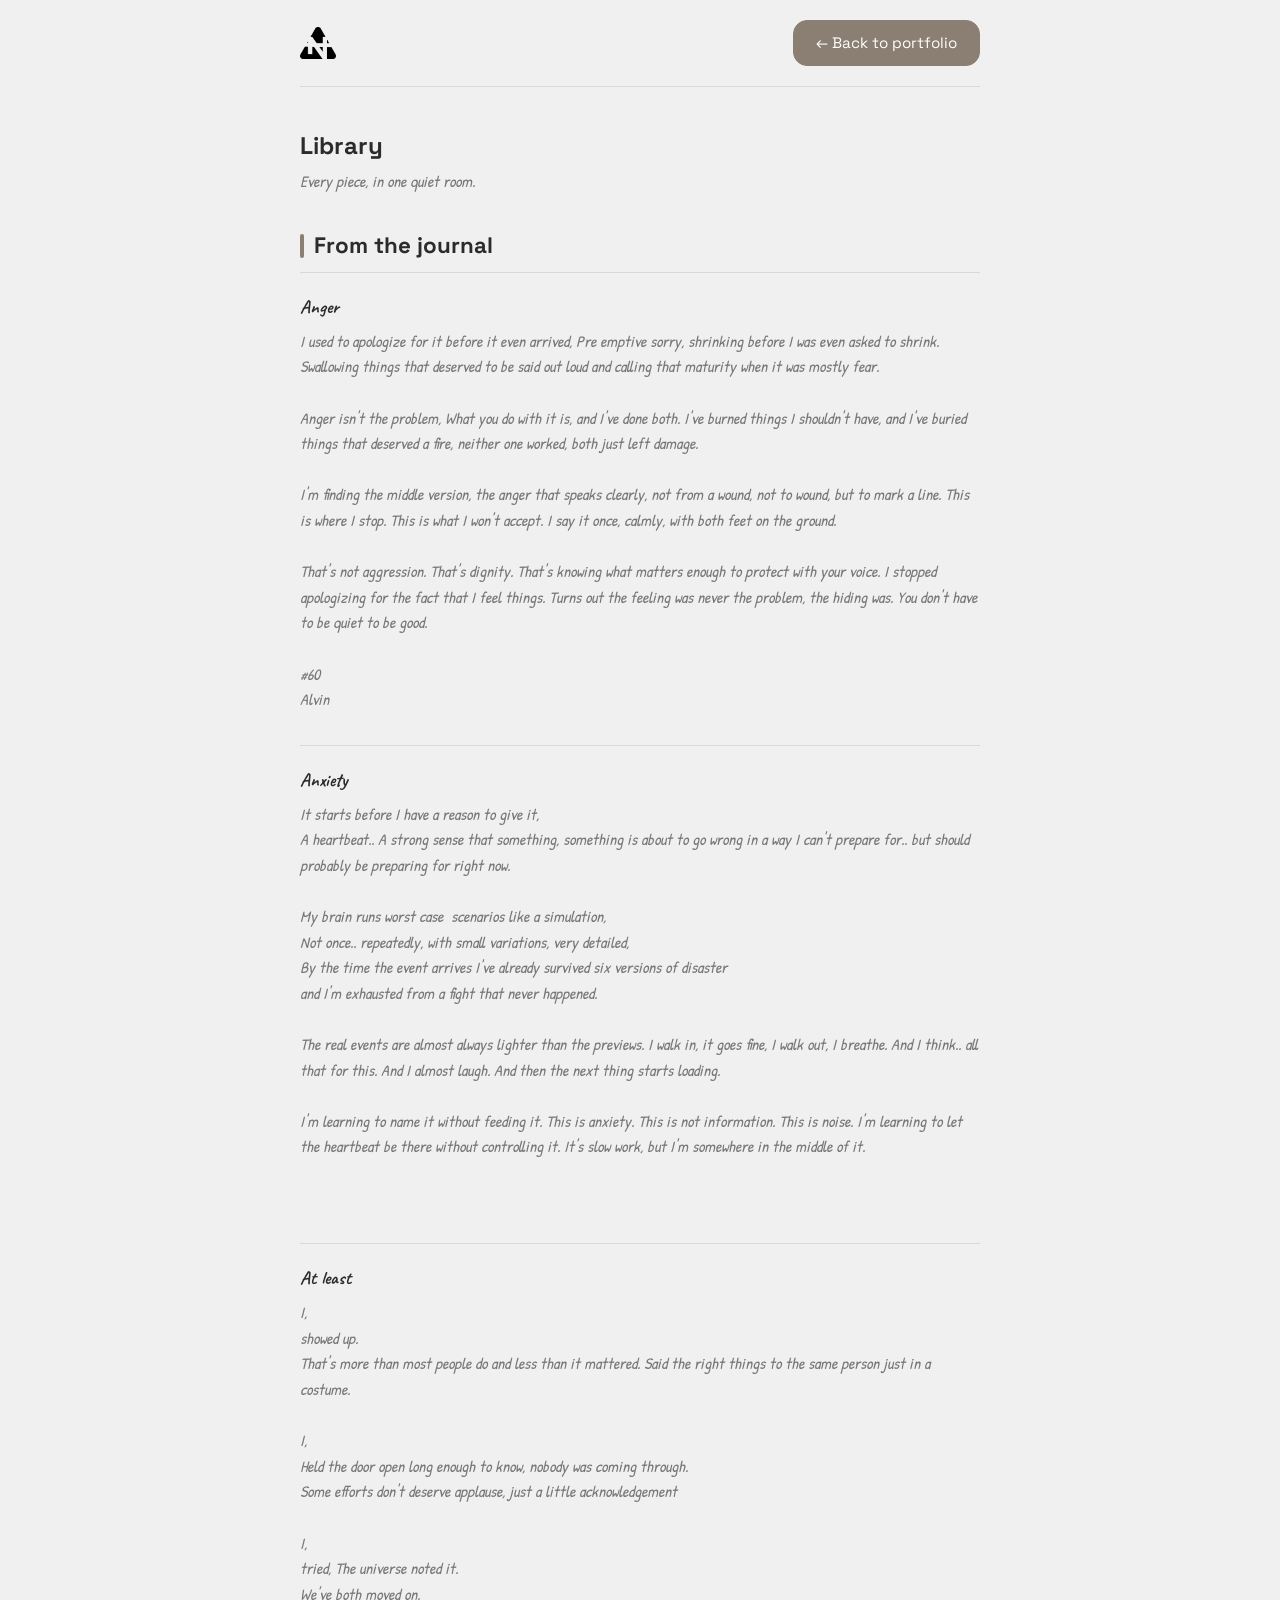
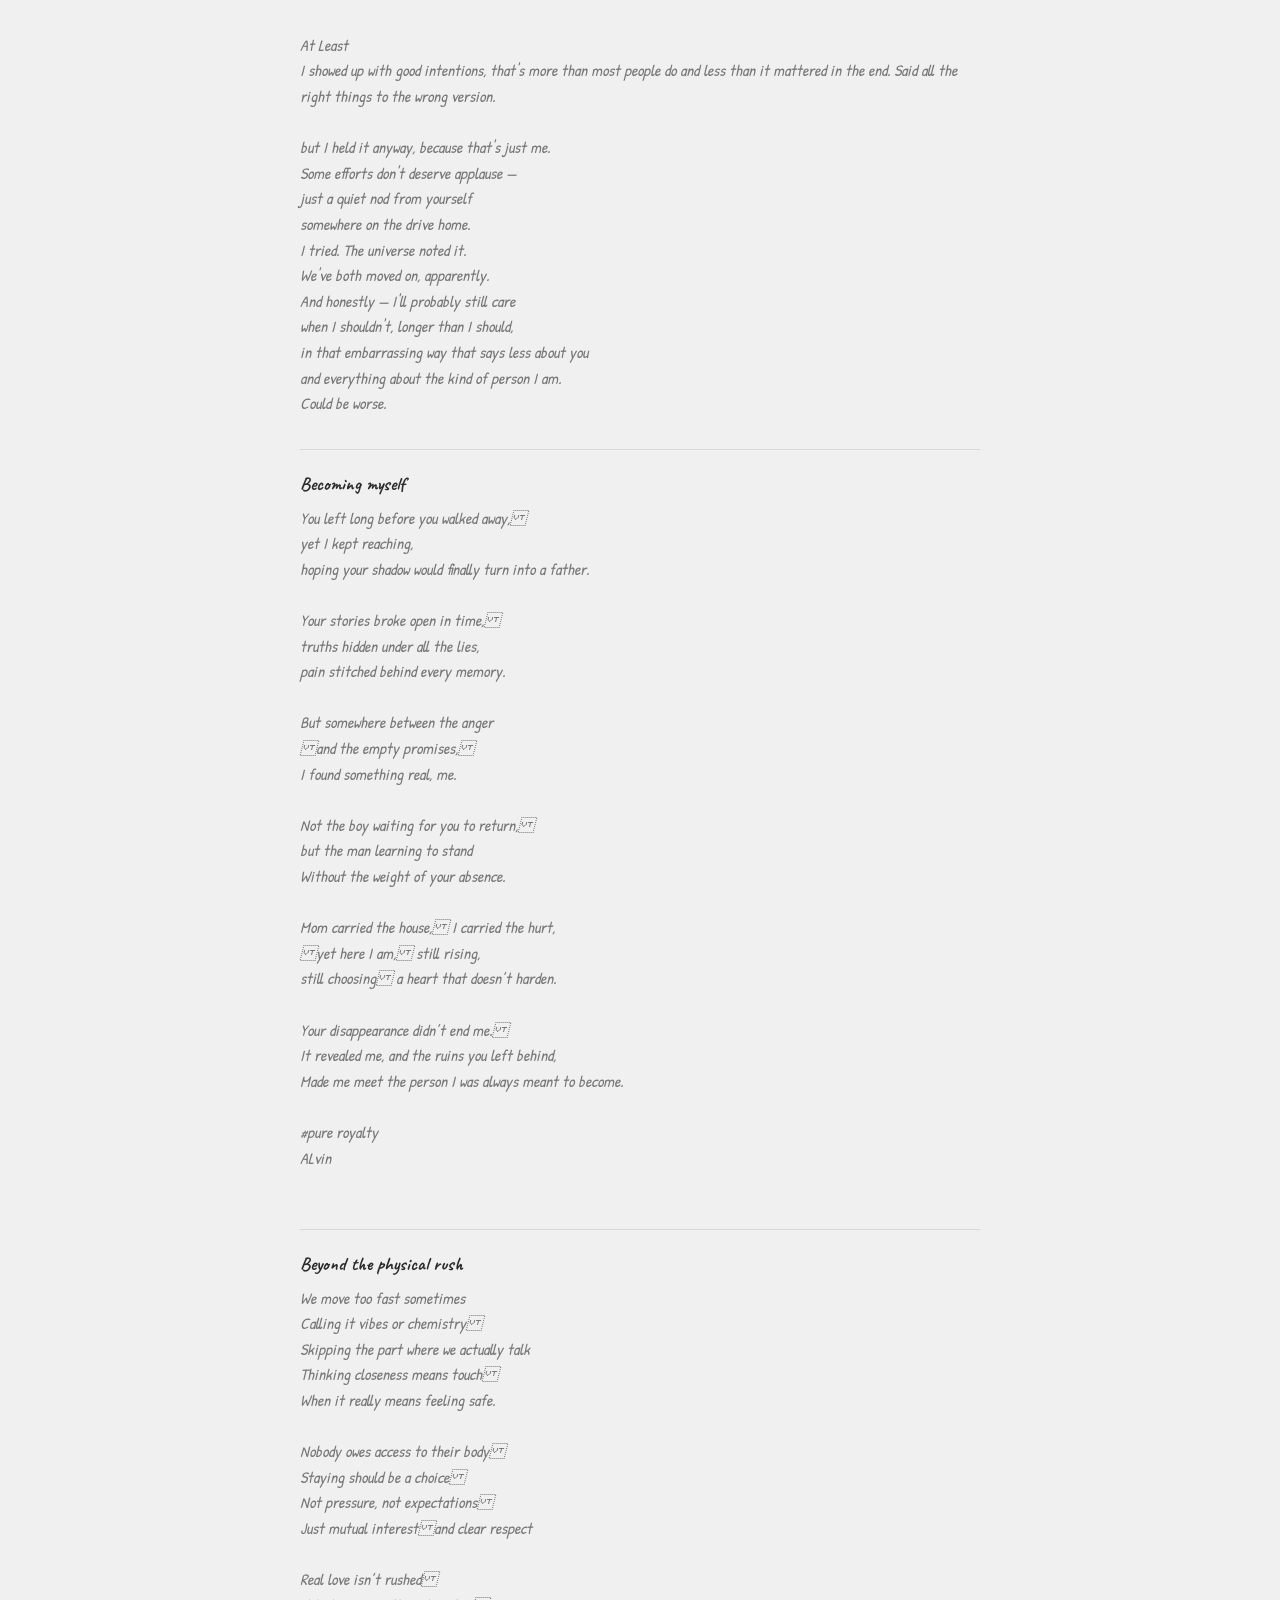
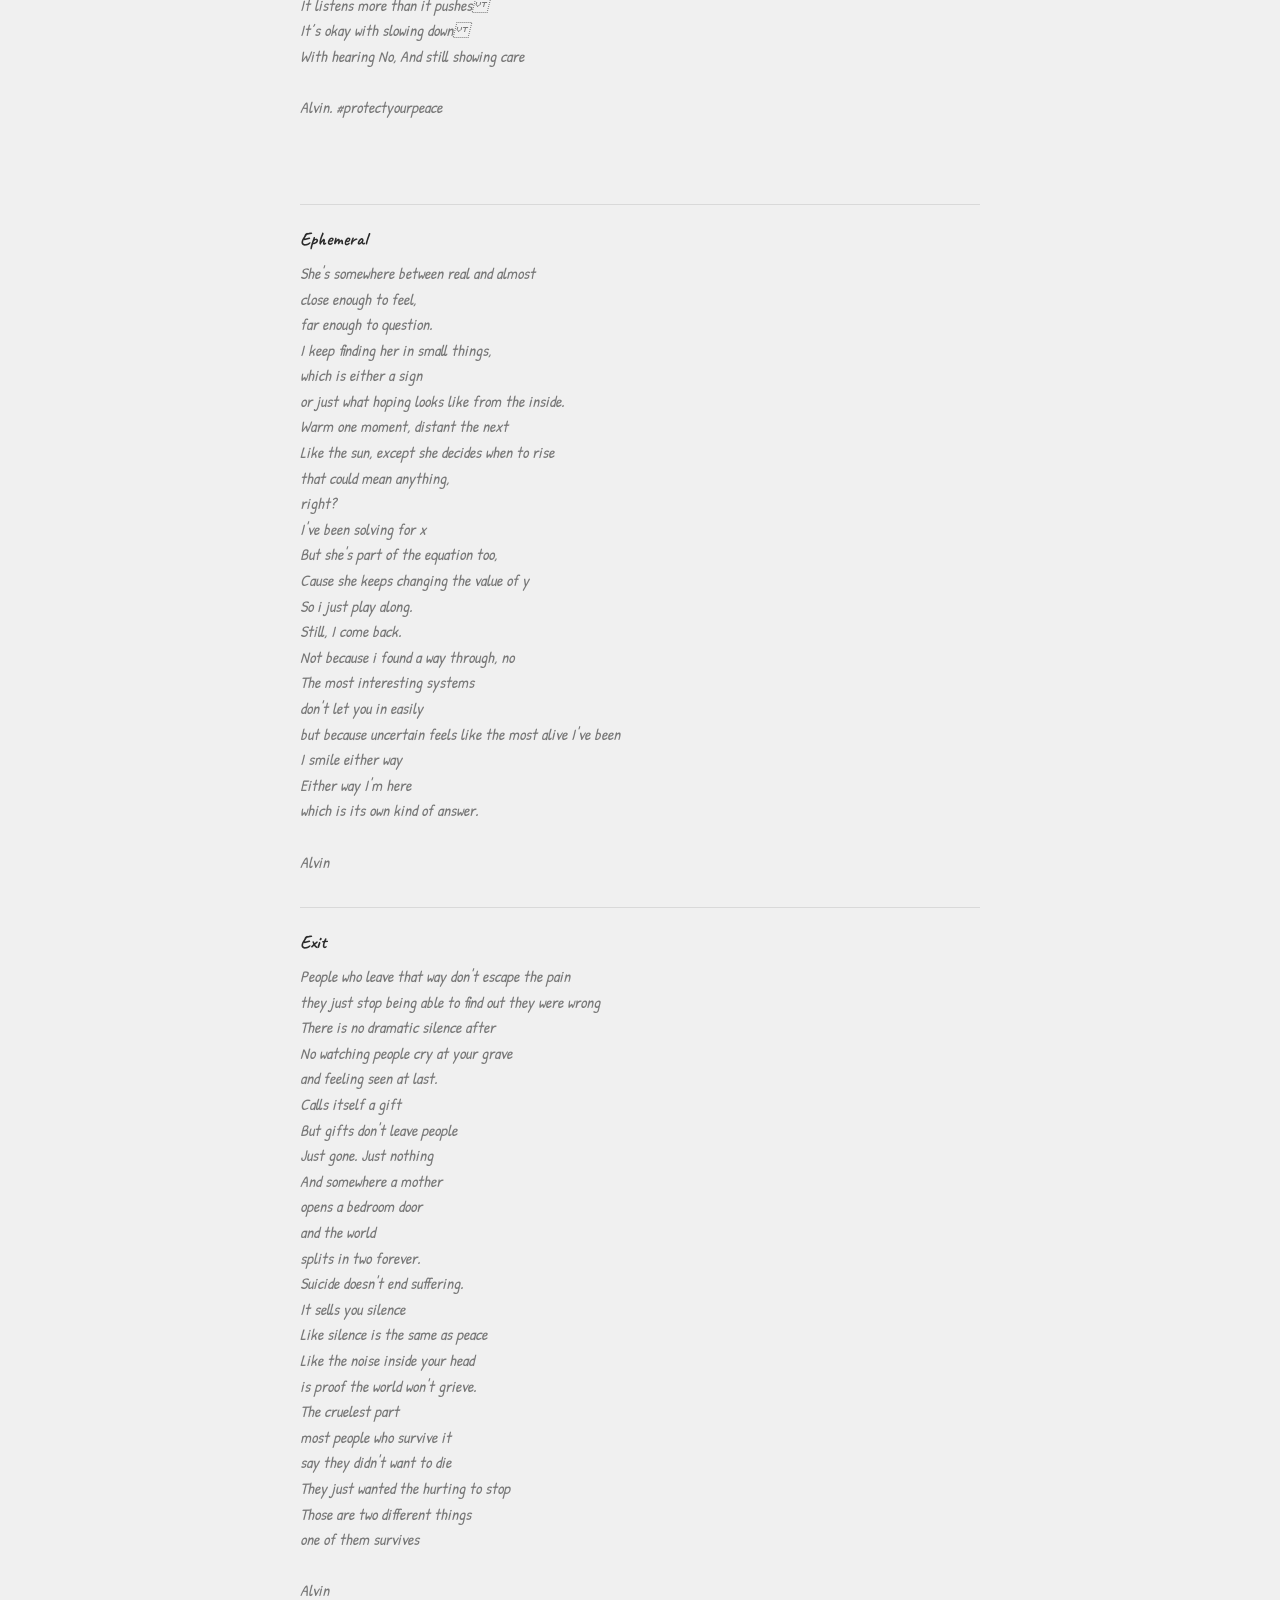
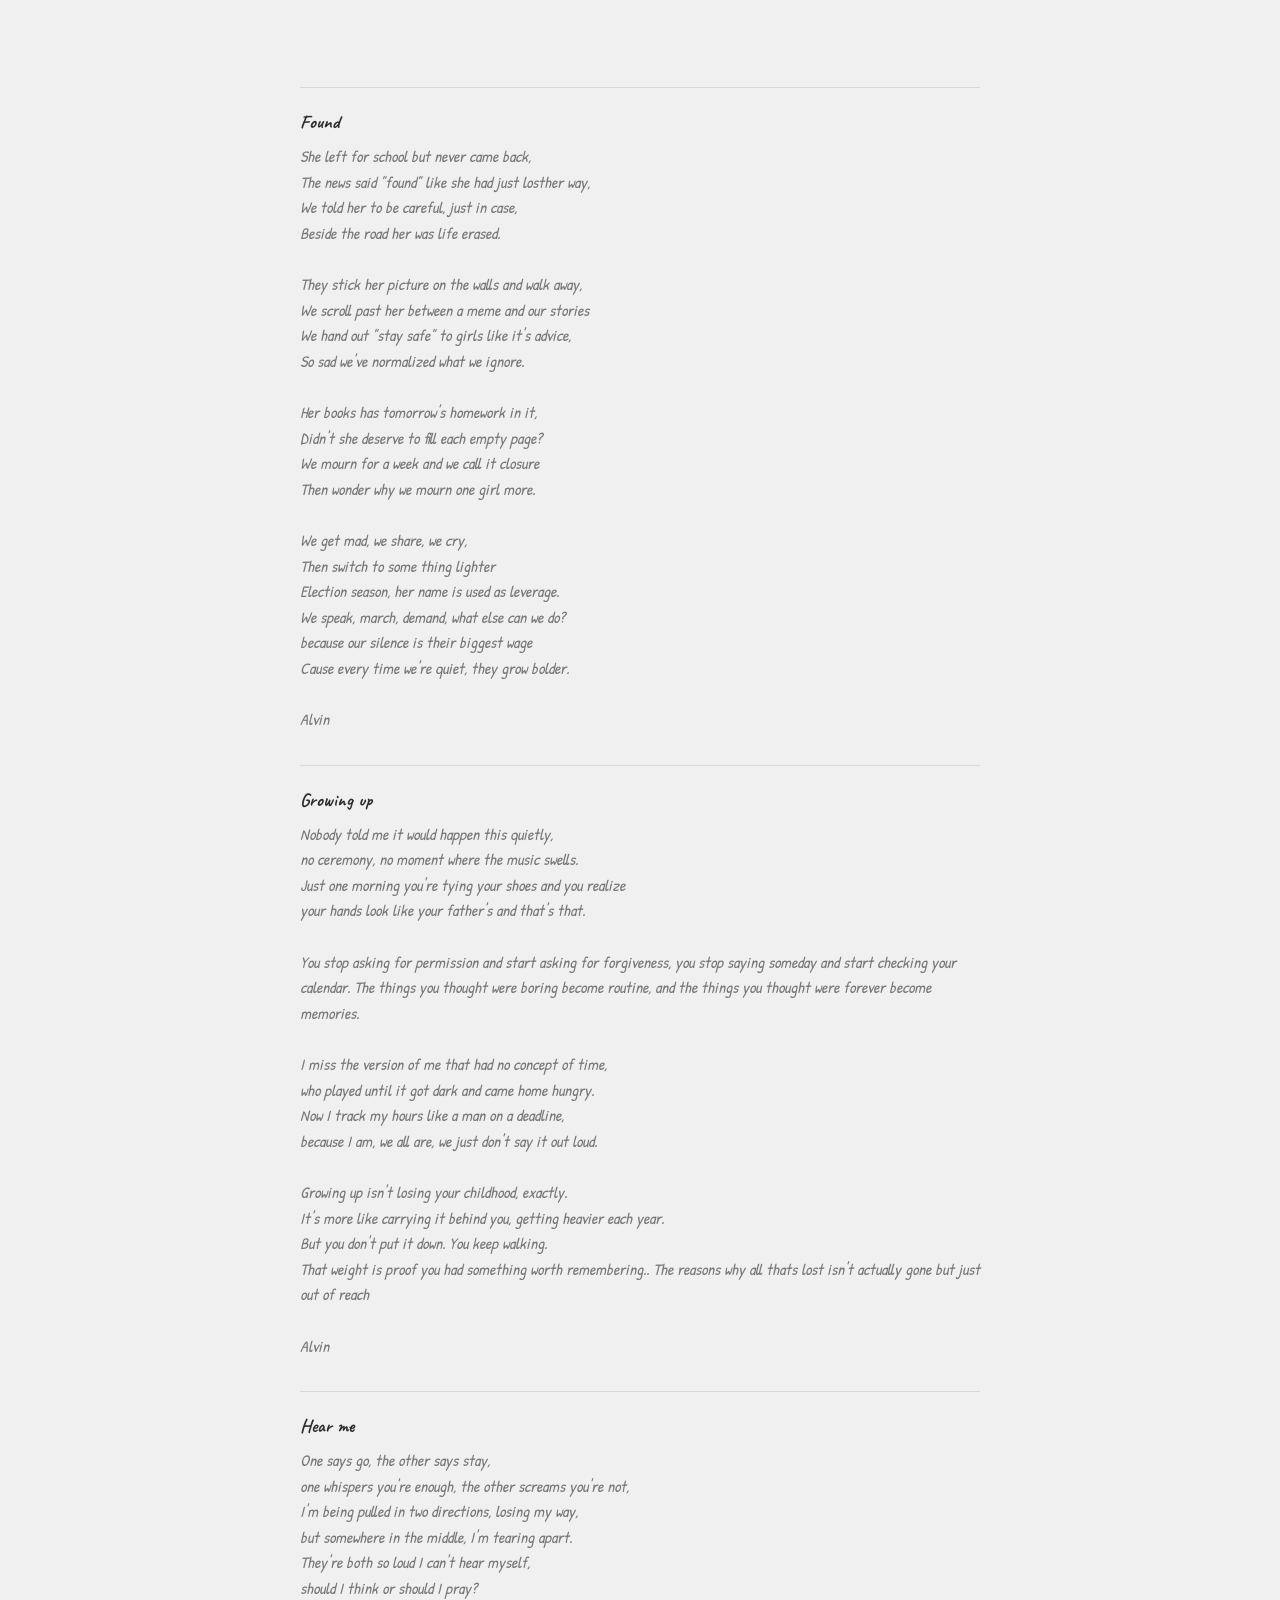
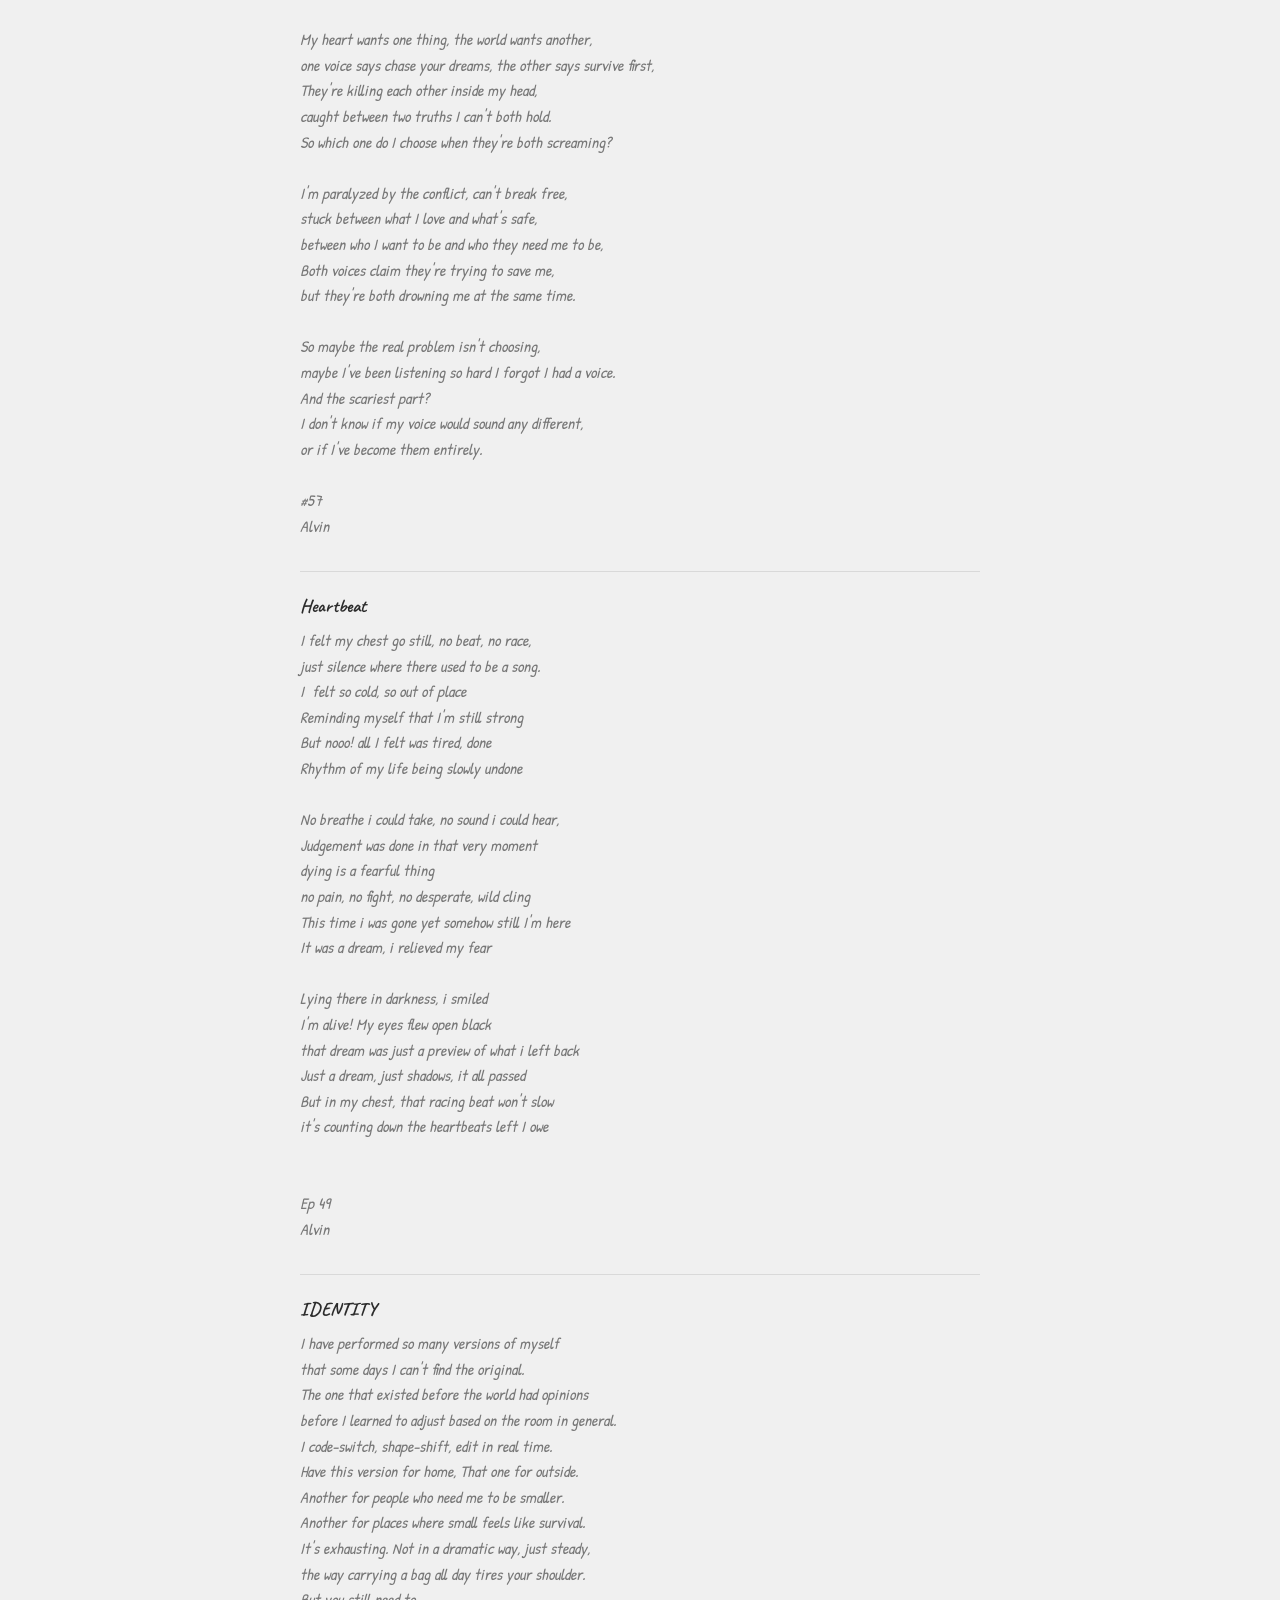
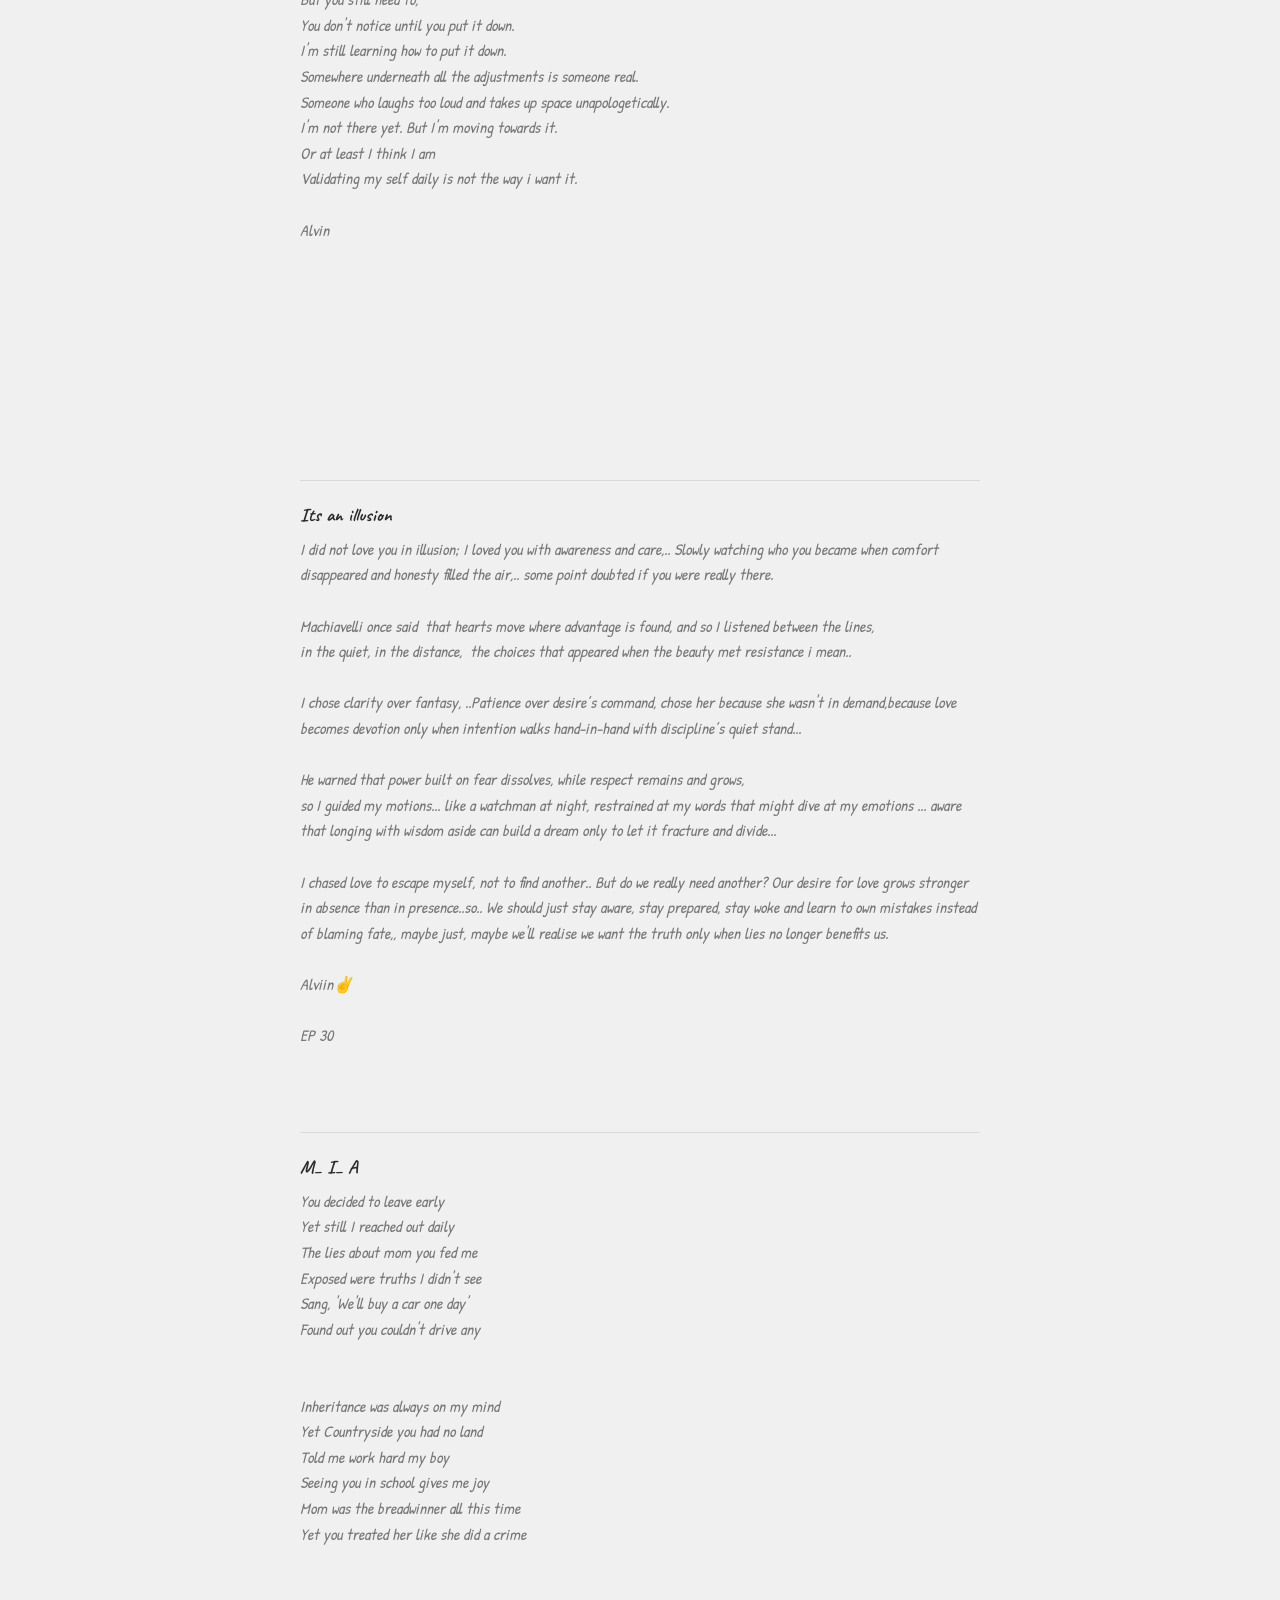
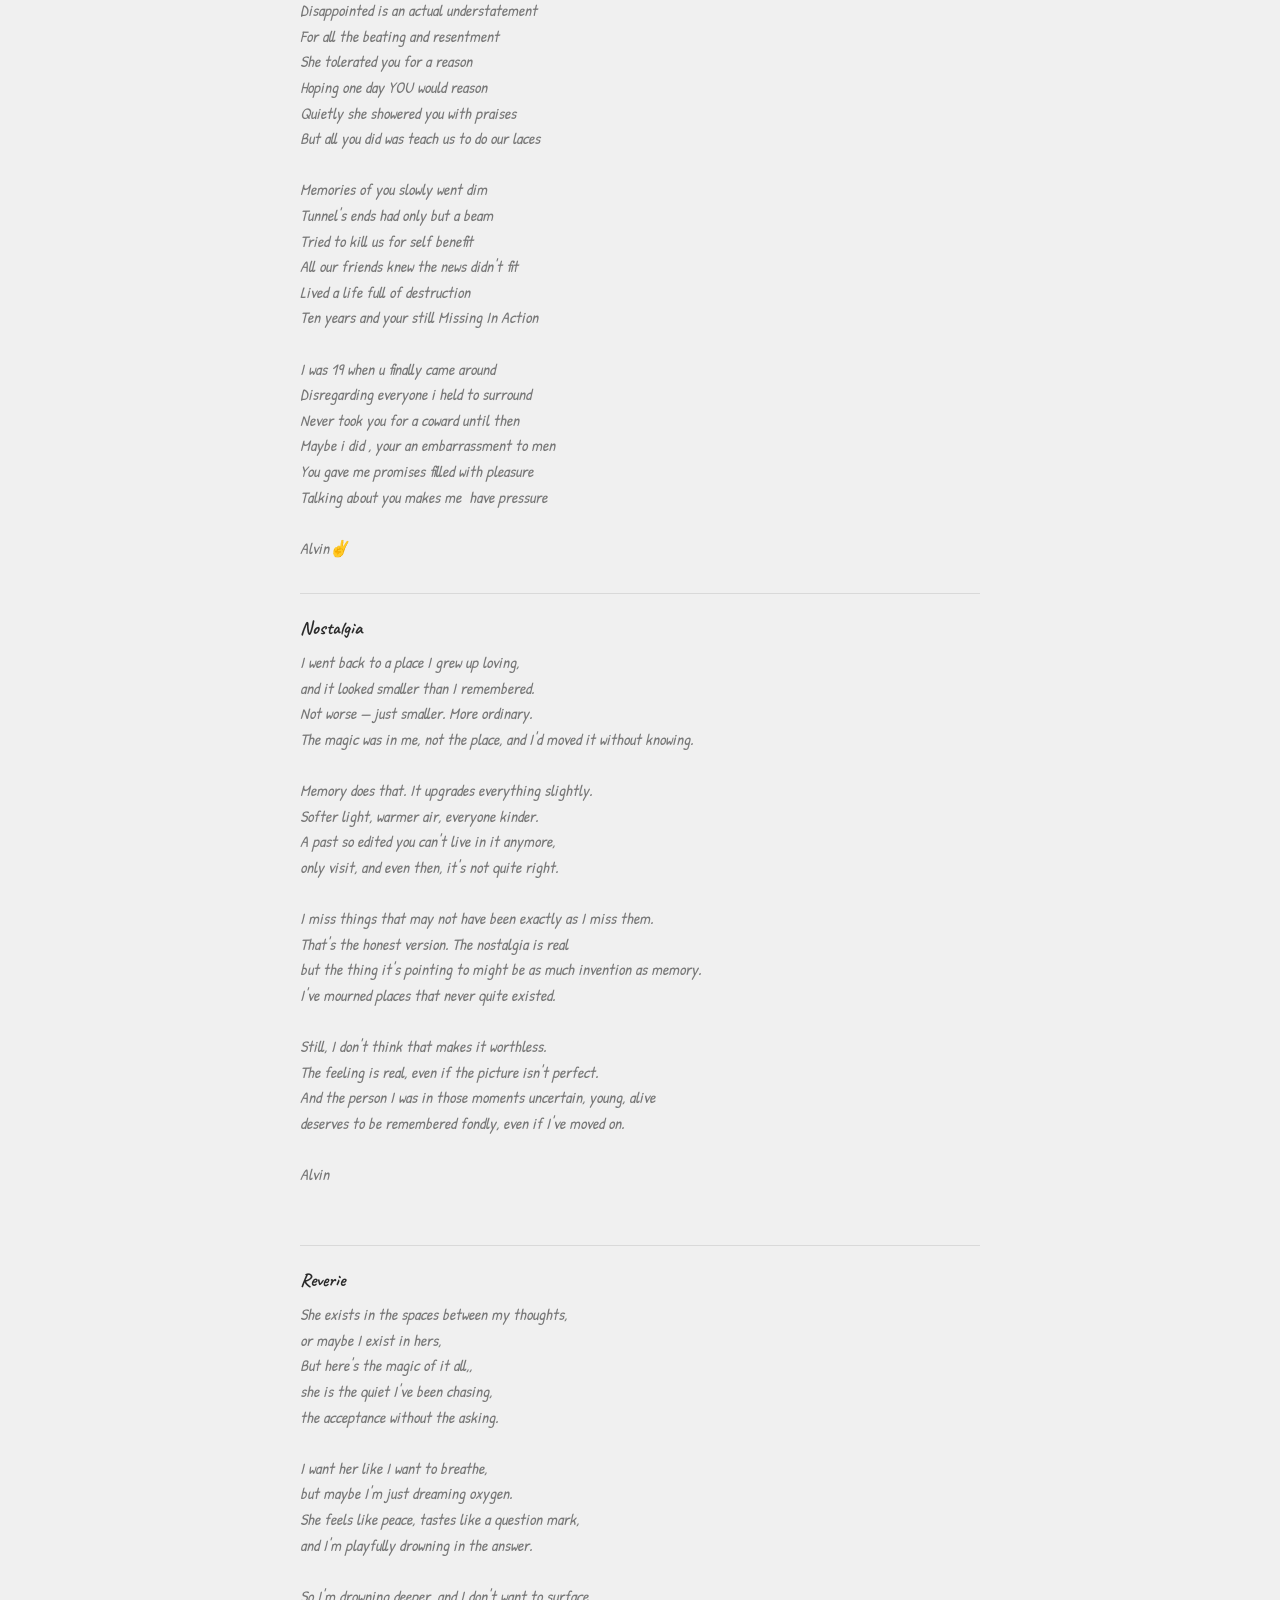
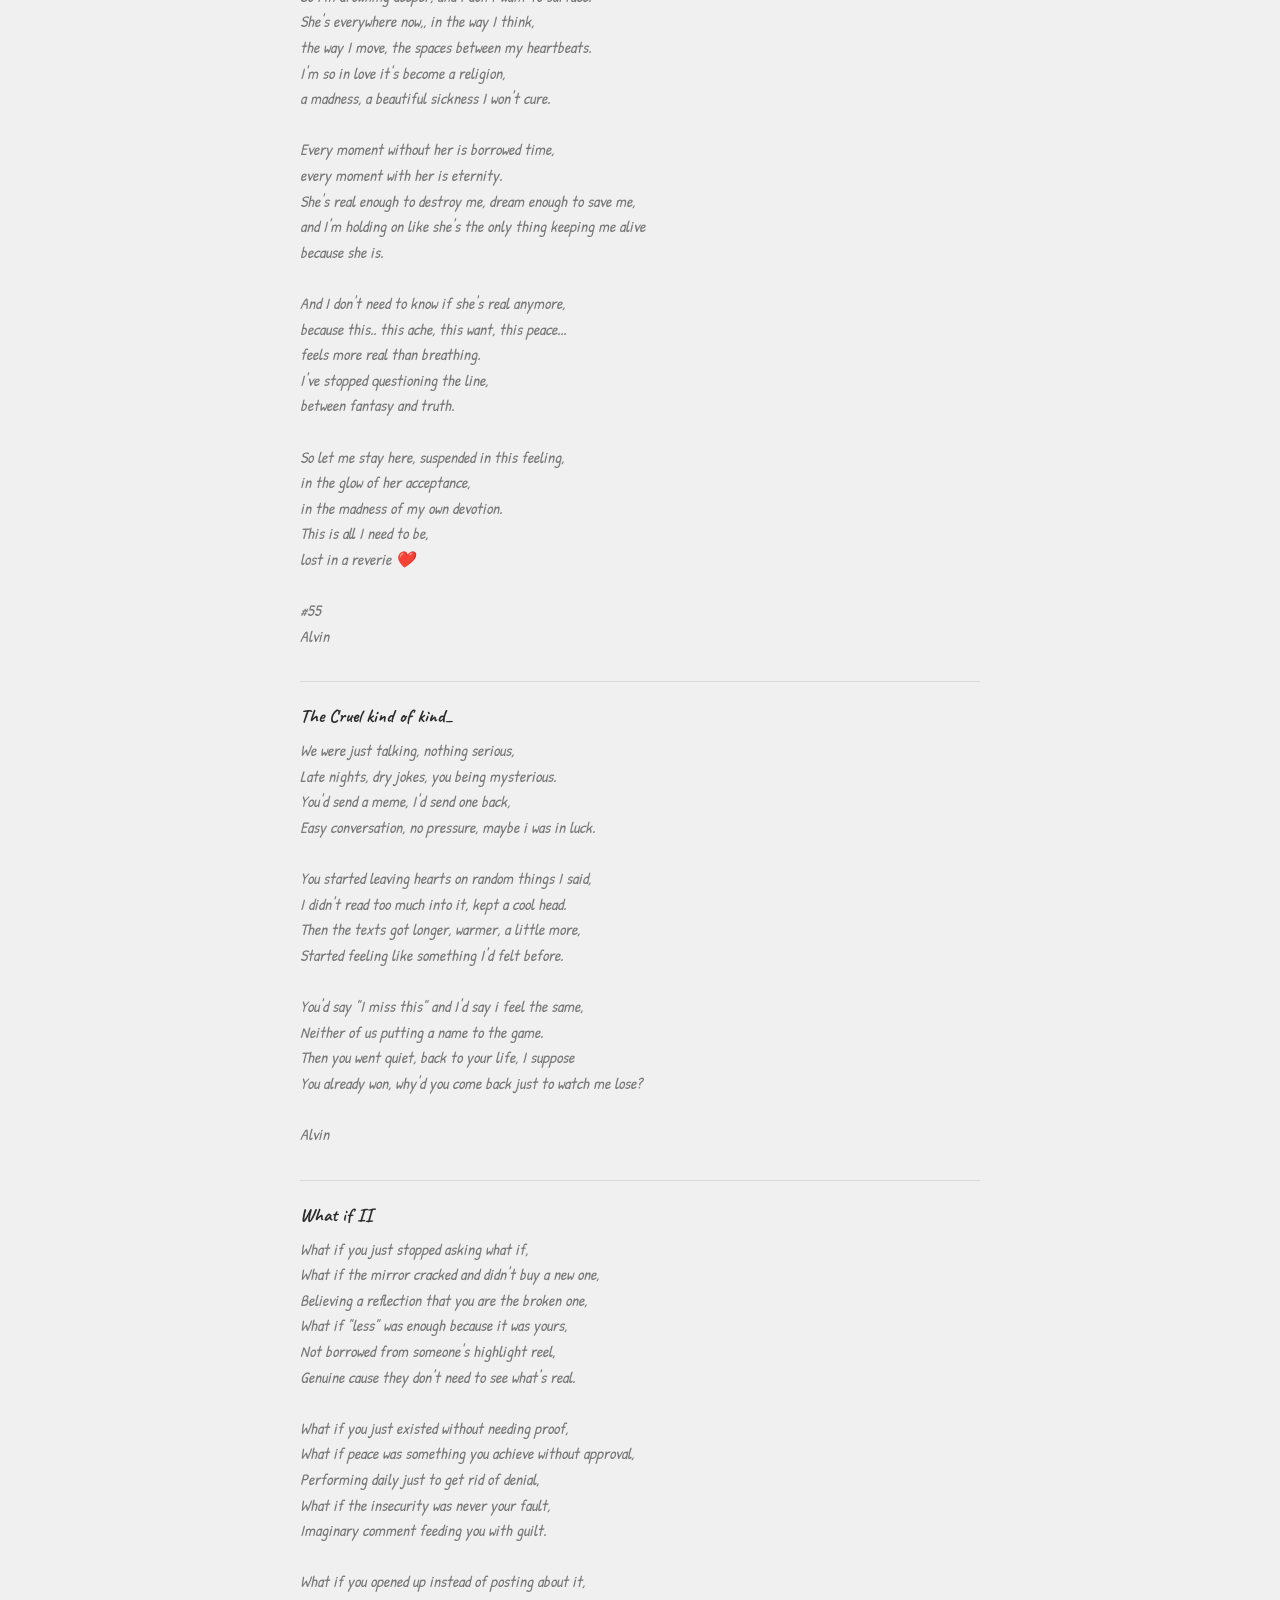
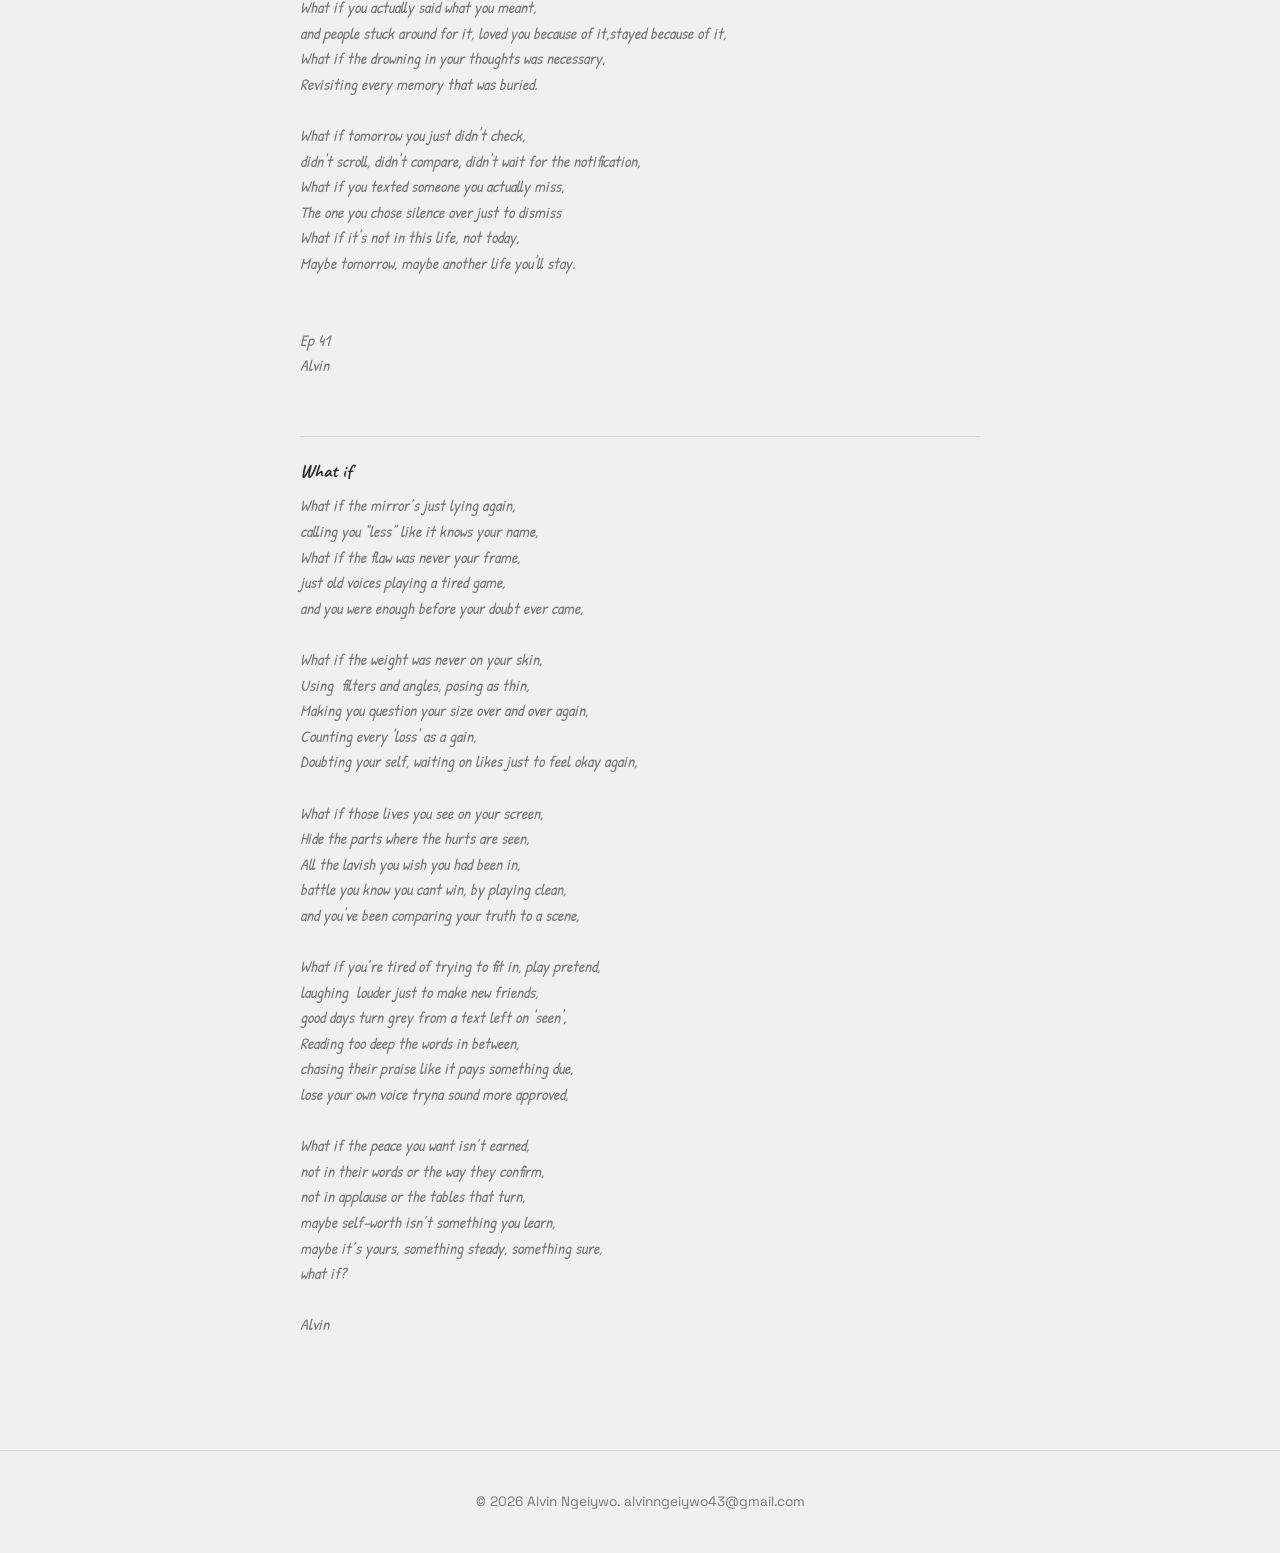
==== library.html @ fccf4d9e "embed poems in poems.js so library works everywhere" ====
<!DOCTYPE html>
<html lang="en">
<head>
  <meta charset="UTF-8" />
  <meta name="viewport" content="width=device-width, initial-scale=1.0" />
  <title>Poetry Library — Alvin Ngeiywo</title>
  <link rel="icon" type="image/png" href="mylogo-trim.png" />
  <link href="https://fonts.googleapis.com/css2?family=Space+Grotesk:wght@400;600;700&family=Patrick+Hand&family=Caveat:wght@600;700&display=swap" rel="stylesheet" />
  <link rel="stylesheet" href="style.css?v=7" />
  <script>
    if (localStorage.getItem('theme') === 'dark') {
      document.documentElement.setAttribute('data-theme', 'dark');
    }
    document.documentElement.setAttribute('data-mode', 'poetic');
    sessionStorage.setItem('mode', 'poetic');
  </script>
</head>
<body>
  <header class="nav" id="top">
    <a href="index.html#top" class="logo">
      <img src="mylogo-trim.png" alt="Alvin Ngeiywo logo" class="logo-img" />
    </a>
    <a href="index.html" class="btn">&larr; Back to portfolio</a>
  </header>

  <main>
    <section id="library" class="section">
      <h1>Library</h1>
      <p class="poem">Every piece, in one quiet room.</p>

      <h2 style="margin: 32px 0 8px;">From the journal</h2>
      <div id="fullPoems"></div>

    </section>
  </main>

  <script src="poems.js"></script>
  <script>
    const container = document.getElementById('fullPoems');
    (window.POEMS || []).forEach(poem => {
      const art = document.createElement('article');
      art.className = 'poem-entry';
      art.id = poem.id;
      const h = document.createElement('h3');
      h.textContent = poem.title;
      const p = document.createElement('p');
      p.className = 'poem-body';
      p.textContent = poem.text;
      p.style.whiteSpace = 'pre-line';
      art.appendChild(h);
      art.appendChild(p);
      container.appendChild(art);
    });
    if (location.hash) {
      const el = document.querySelector(location.hash);
      if (el) el.scrollIntoView({ behavior: 'smooth', block: 'start' });
    }
  </script>

  <footer>
    <p>&copy; 2026 Alvin Ngeiywo. alvinngeiywo43@gmail.com</p>
  </footer>
</body>
</html>
---- style.css ----
:root {
  --bg: #f0f0f0;
  --fg: #2b2b2b;
  --muted: #777777;
  --border: #d9d9d9;
  --card: #fafafa;
  --shadow: rgba(0, 0, 0, 0.08);
  --accent: #8a7f72;
  --on-accent: #ffffff;
}

[data-theme="dark"] {
  --bg: #1c1c1c;
  --fg: #e8e8e8;
  --muted: hsl(0, 0%, 60%);
  --border: #333333;
  --card: #262626;
  --shadow: rgba(0, 0, 0, 0.4);
  --accent: #c9beb2;
  --on-accent: #2b2b2b;
}

* { margin: 0; padding: 0; box-sizing: border-box; }

html { scroll-behavior: smooth; }

body {
  font-family: "Space Grotesk", -apple-system, BlinkMacSystemFont, "Segoe UI", Roboto, sans-serif;
  background: var(--bg);
  color: var(--fg);
  line-height: 1.6;
  transition: background 0.3s, color 0.3s;
}

main { max-width: 720px; margin: 0 auto; padding: 0 20px; }

/* Nav */
.nav {
  display: flex;
  justify-content: space-between;
  align-items: center;
  max-width: 720px;
  margin: 0 auto;
  padding: 20px;
  gap: 16px;
}
.logo { font-weight: 700; text-decoration: none; color: var(--fg); display: flex; align-items: center; gap: 10px; }
.logo-img {
  height: 32px;
  width: auto;
  mix-blend-mode: multiply;
}
[data-theme="dark"] .logo-img {
  filter: invert(1);
  mix-blend-mode: screen;
}
.accent { color: var(--accent); }
.nav-links { display: flex; flex: 1; justify-content: space-evenly; gap: 16px; }
.nav-links a { text-decoration: none; color: var(--muted); font-size: 0.95rem; padding-bottom: 2px; border-bottom: 2px solid transparent; transition: color 0.2s, border-color 0.2s; }
.nav-links a:hover { color: var(--fg); }
.nav-links a.active { color: var(--fg); border-bottom-color: var(--accent); }
.theme-toggle, .menu-toggle {
  background: none; border: none; color: var(--fg); cursor: pointer; font-size: 1.1rem;
}
.menu-toggle { display: none; }

/* Hero */
.hero { padding: 80px 0 60px; }
.hero h1 { font-size: 2.5rem; margin-bottom: 12px; }
.hero p { color: var(--muted); margin-bottom: 24px; font-size: 1.1rem; }

.btn {
  display: inline-block;
  padding: 10px 22px;
  border: 1px solid var(--fg);
  border-radius: 14px;
  background: var(--fg);
  color: var(--bg);
  text-decoration: none;
  font-size: 0.95rem;
  cursor: pointer;
  transition: transform 0.2s ease, opacity 0.2s ease, box-shadow 0.2s ease;
}
.btn { background: var(--accent); border-color: var(--accent); color: var(--on-accent); }
.btn:hover { opacity: 0.9; transform: translateY(-2px); box-shadow: 0 6px 16px var(--shadow); }

/* Sections */
.section { padding: 40px 0; border-top: 1px solid var(--border); }
.section h2 { margin-bottom: 16px; font-size: 1.4rem; position: relative; padding-left: 14px; }
.section h2::before {
  content: "";
  position: absolute; left: 0; top: 6px; bottom: 6px;
  width: 4px; border-radius: 4px; background: var(--accent);
}
.section p { color: var(--muted); margin-bottom: 12px; }

/* Projects */
.project-grid { display: grid; grid-template-columns: repeat(auto-fill, minmax(200px, 1fr)); gap: 16px; }
.card {
  border: 1px solid var(--border);
  border-radius: 14px;
  padding: 18px;
  background: var(--card);
  transition: transform 0.25s ease, box-shadow 0.25s ease;
}
.card:hover {
  transform: translateY(-5px);
  box-shadow: 0 8px 20px var(--shadow);
}
.card h3 { margin-bottom: 8px; font-size: 1.05rem; }
.card p { font-size: 0.9rem; margin-bottom: 12px; }
.tags { display: flex; gap: 6px; flex-wrap: wrap; margin-bottom: 14px; }
.tags span {
  font-size: 0.75rem;
  border: 1px solid var(--border);
  border-radius: 999px;
  padding: 2px 10px;
  color: var(--muted);
  background: var(--bg);
  transition: color 0.2s, border-color 0.2s;
}
.card:hover .tags span { color: var(--accent); border-color: var(--accent); }
.link-btn {
  background: none; border: none; cursor: pointer;
  color: var(--accent); text-decoration: underline; font-size: 0.9rem; padding: 0;
}
.counter { font-size: 0.8rem; color: var(--muted); text-align: right; margin-top: -8px; margin-bottom: 14px; }

/* Contact */
form label { display: block; margin-bottom: 14px; font-size: 0.95rem; }
form input, form textarea {
  width: 100%;
  margin-top: 6px;
  padding: 10px;
  border: 1px solid var(--border);
  border-radius: 6px;
  background: var(--card);
  color: var(--fg);
  font: inherit;
}
.error { color: #c0392b; font-size: 0.9rem; min-height: 1.2em; }
.success { color: #27ae60; font-size: 0.9rem; min-height: 1.2em; }

/* About layout + photo placeholder */
.about-layout { display: flex; gap: 24px; align-items: flex-start; }
.photo-placeholder {
  flex-shrink: 0;
  width: 140px;
  height: 140px;
  border: 1px dashed var(--muted);
  border-radius: 10px;
  display: flex;
  flex-direction: column;
  align-items: center;
  justify-content: center;
  gap: 6px;
  color: var(--muted);
  font-size: 0.8rem;
  background: var(--card);
}

/* Modal */
.modal {
  position: fixed; inset: 0;
  background: rgba(0,0,0,0.5);
  display: flex; align-items: center; justify-content: center;
  animation: fadeIn 0.2s ease;
}
.modal.hidden { display: none; }
.modal-content {
  background: var(--bg);
  border: 1px solid var(--border);
  border-radius: 10px;
  padding: 28px;
  max-width: 420px;
  width: 90%;
  position: relative;
  animation: popIn 0.25s ease;
}
.modal-content p { margin-top: 10px; color: var(--muted); }
.modal-close {
  position: absolute; top: 10px; right: 14px;
  background: none; border: none; font-size: 1.5rem; cursor: pointer; color: var(--muted);
}

footer {
  text-align: center;
  color: var(--muted);
  font-size: 0.85rem;
  padding: 40px 20px;
  border-top: 1px solid var(--border);
  margin-top: 40px;
}

/* Animations */
@keyframes fadeIn {
  from { opacity: 0; }
  to { opacity: 1; }
}
@keyframes popIn {
  from { opacity: 0; transform: scale(0.92); }
  to { opacity: 1; transform: scale(1); }
}
@keyframes heroIn {
  from { opacity: 0; transform: translateY(16px); }
  to { opacity: 1; transform: translateY(0); }
}
.hero h1, .hero p, .hero .btn {
  animation: heroIn 0.6s ease both;
}
.hero p { animation-delay: 0.1s; }
.hero .btn { animation-delay: 0.2s; }

.reveal {
  opacity: 0;
  transform: translateY(20px);
  transition: opacity 0.5s ease, transform 0.5s ease;
}
.reveal.visible {
  opacity: 1;
  transform: translateY(0);
}
.card.visible { transition: transform 0.25s ease, box-shadow 0.25s ease; }

@media (prefers-reduced-motion: reduce) {
  *, *::before, *::after {
    animation: none !important;
    transition: none !important;
  }
  .reveal { opacity: 1; transform: none; }
}

/* Progress bar + back to top */
#progressBar {
  position: fixed; top: 0; left: 0; height: 3px;
  background: var(--accent); width: 0; z-index: 100;
  transition: width 0.1s linear;
}
#toTop {
  position: fixed; bottom: 24px; right: 24px;
  width: 42px; height: 42px;
  border-radius: 50%;
  border: 1px solid var(--border);
  background: var(--card);
  color: var(--fg);
  font-size: 1.2rem;
  cursor: pointer;
  opacity: 0; visibility: hidden;
  transition: opacity 0.3s, transform 0.3s, visibility 0.3s;
  transform: translateY(10px);
}
#toTop.show { opacity: 1; visibility: visible; transform: translateY(0); }
#toTop:hover { border-color: var(--accent); color: var(--accent); }

.role { font-size: 1.15rem; color: var(--fg) !important; margin-bottom: 12px; }
#typed { color: var(--accent); font-weight: 600; }
.cursor { color: var(--accent); animation: blink 1s step-start infinite; }
@keyframes blink { 50% { opacity: 0; } }

/* Poetic motion */
@keyframes poeIn {
  from { opacity: 0; transform: translateY(14px); }
  to { opacity: 1; transform: translateY(0); }
}
.poetic-text > * { animation: poeIn 0.7s ease both; }
.poetic-text > *:nth-child(2) { animation-delay: 0.15s; }
.poetic-text > *:nth-child(3) { animation-delay: 0.3s; }
.poetic-image { animation: heroIn 1s ease both; }
.poetic-verse { animation: poeIn 0.8s ease 0.45s both; }
.poem-card { transition: transform 0.25s ease, box-shadow 0.25s ease; }
.poem-card:hover { transform: translateY(-4px) rotate(-0.5deg); }
.poem-link { transition: opacity 0.2s ease; }
.poem-link:hover { opacity: 0.7; }
.stanza-list .card { animation: poeIn 0.6s ease both; }
.stanza-list .card:nth-child(2) { animation-delay: 0.15s; }
.stanza-list .card:nth-child(3) { animation-delay: 0.3s; }

/* Mobile */
@media (max-width: 600px) {
  .about-layout { flex-direction: column; }
  .menu-toggle { display: none; }
  .nav { flex-wrap: wrap; gap: 8px; padding: 12px 16px; }
  .nav-links {
    display: flex;
    flex-wrap: wrap;
    align-items: center;
    gap: 12px;
    width: 100%;
    padding-bottom: 6px;
  }
  .nav-links a { font-size: 0.85rem; }
  .hero h1 { font-size: 2rem; }
}

/* About photo */
.about-photo {
  width: 160px;
  max-width: 100%;
  border-radius: 10px;
  flex-shrink: 0;
}

/* Poetic view */
#poeticView, #poeticView p, #poeticView article, #poeticView a { font-family: "Patrick Hand", cursive; }
#poeticView h1, #poeticView h2, #poeticView h3, .poetic-kicker { font-family: "Caveat", cursive; }
.poetic-hero {
  display: flex;
  align-items: center;
  gap: 32px;
  text-align: left;
  padding: 60px 20px;
  overflow: hidden;
}
.poetic-text { flex: 1; }
.poetic-text h1, .poetic-text p { position: relative; z-index: 1; }
.poetic-image {
  flex: 1;
  max-height: 320px;
  object-fit: cover;
  display: block;
  border-radius: 10px;
  -webkit-mask-image: linear-gradient(to left, black 60%, transparent 100%);
  mask-image: linear-gradient(to left, black 60%, transparent 100%);
}
.poetic-kicker { color: var(--muted); letter-spacing: 2px; text-transform: uppercase; font-size: 0.8rem; }
.poetic-verse { font-style: italic; color: var(--muted); margin-top: 16px; }
.poem { font-style: italic; line-height: 1.9; }
.poem-link { color: var(--accent); }
.stanza-list { display: grid; gap: 16px; }

/* Mode toggle pill */
.mode-toggle {
  display: inline-flex;
  border: 1px solid var(--border);
  border-radius: 999px;
  overflow: hidden;
  background: var(--card);
  cursor: pointer;
  padding: 0;
  font-size: 0.85rem;
}
.mode-opt { padding: 4px 12px; color: var(--muted); }
html[data-mode="tech"] .mode-opt:first-child,
html[data-mode="poetic"] .mode-opt:last-child {
  background: var(--accent);
  color: var(--on-accent);
}

/* Library */
.poem-entry { font-family: "Patrick Hand", cursive; }
.poem-entry h3 { font-family: "Caveat", cursive; }
.poem { font-family: "Patrick Hand", cursive; }
.poem-entry { border-top: 1px solid var(--border); padding: 20px 0; scroll-margin-top: 90px; }
.poem-entry h3 { margin-bottom: 6px; }
.poem-teaser { color: var(--muted); margin-bottom: 10px; }
.poem-body { font-style: italic; }

@media (max-width: 600px) {
  .about-photo { width: 120px; margin: 0 auto; display: block; }
  .poetic-hero { flex-direction: column; text-align: center; padding: 40px 16px; }
  .poetic-image { width: 100%; max-height: 200px;
    -webkit-mask-image: linear-gradient(to bottom, black 60%, transparent 100%);
            mask-image: linear-gradient(to bottom, black 60%, transparent 100%); }
  .hero { padding: 40px 0 30px; }
  .project-grid { grid-template-columns: 1fr; }
}
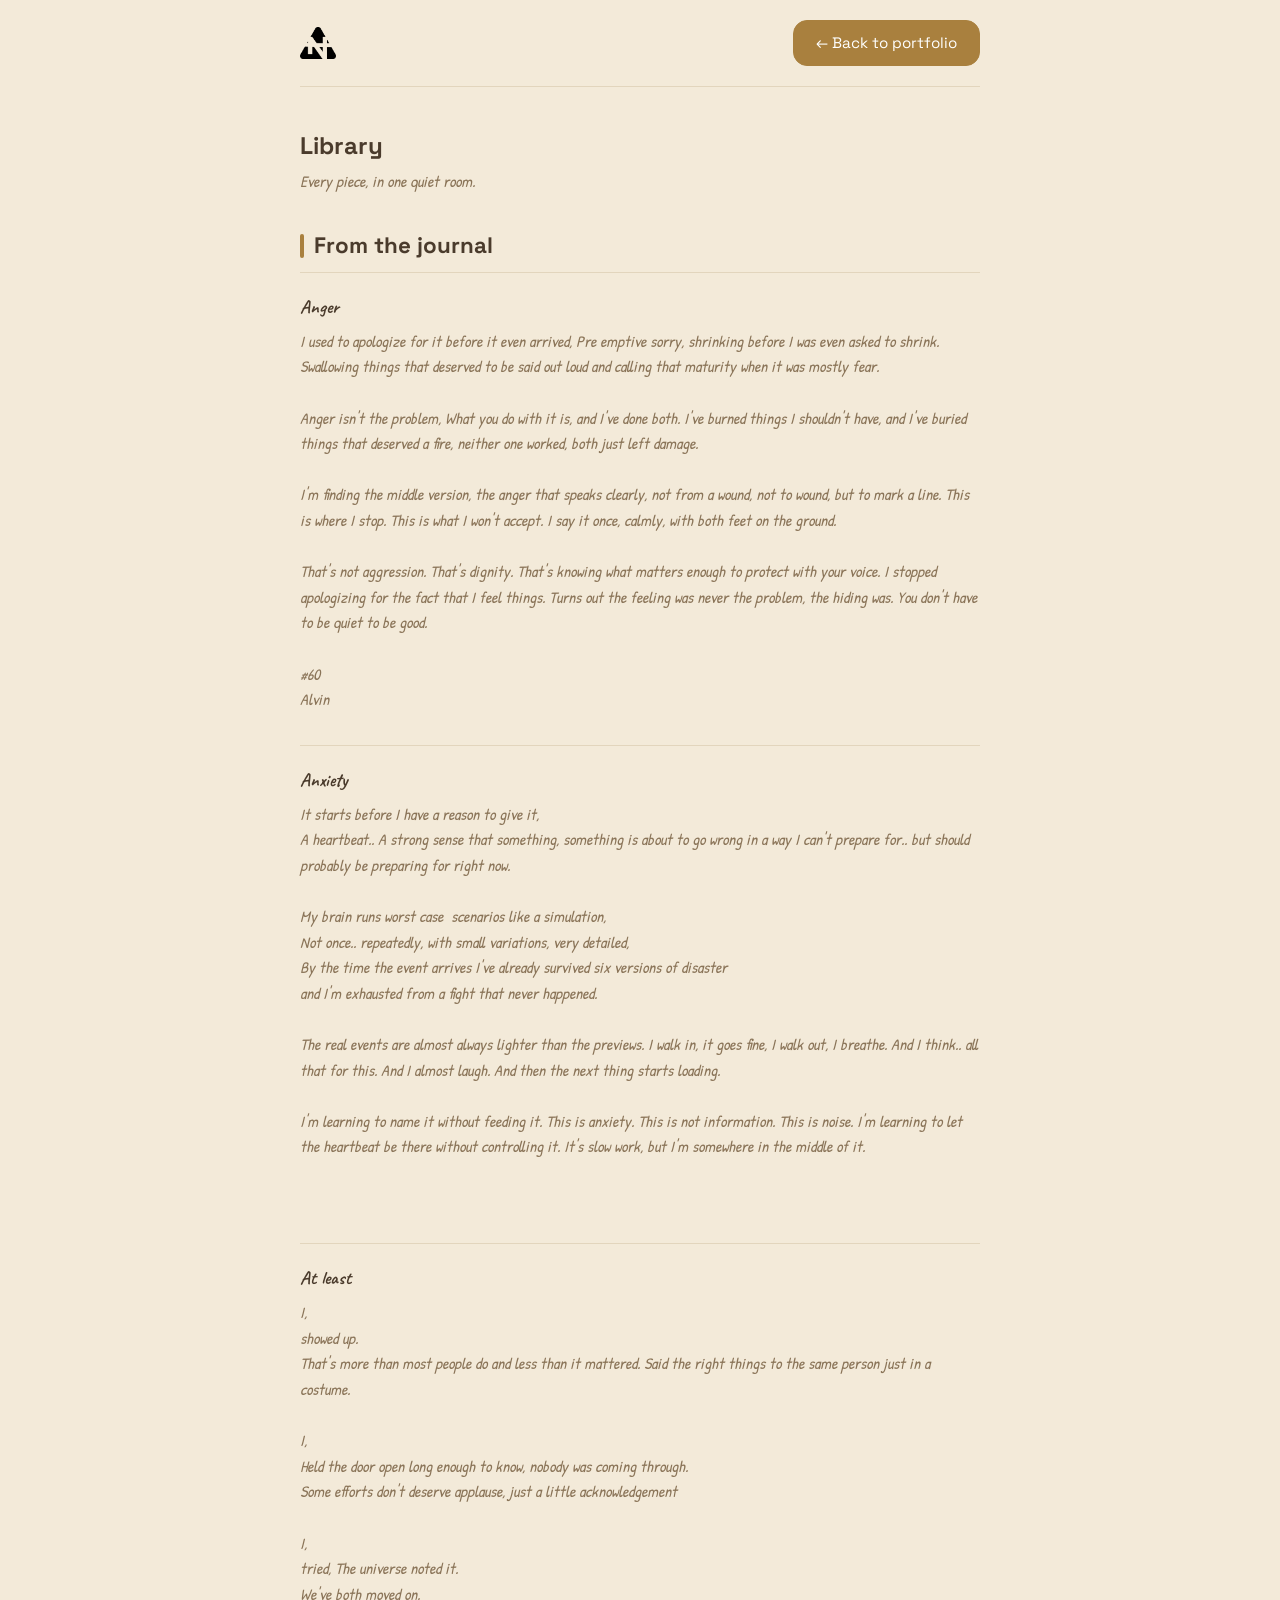
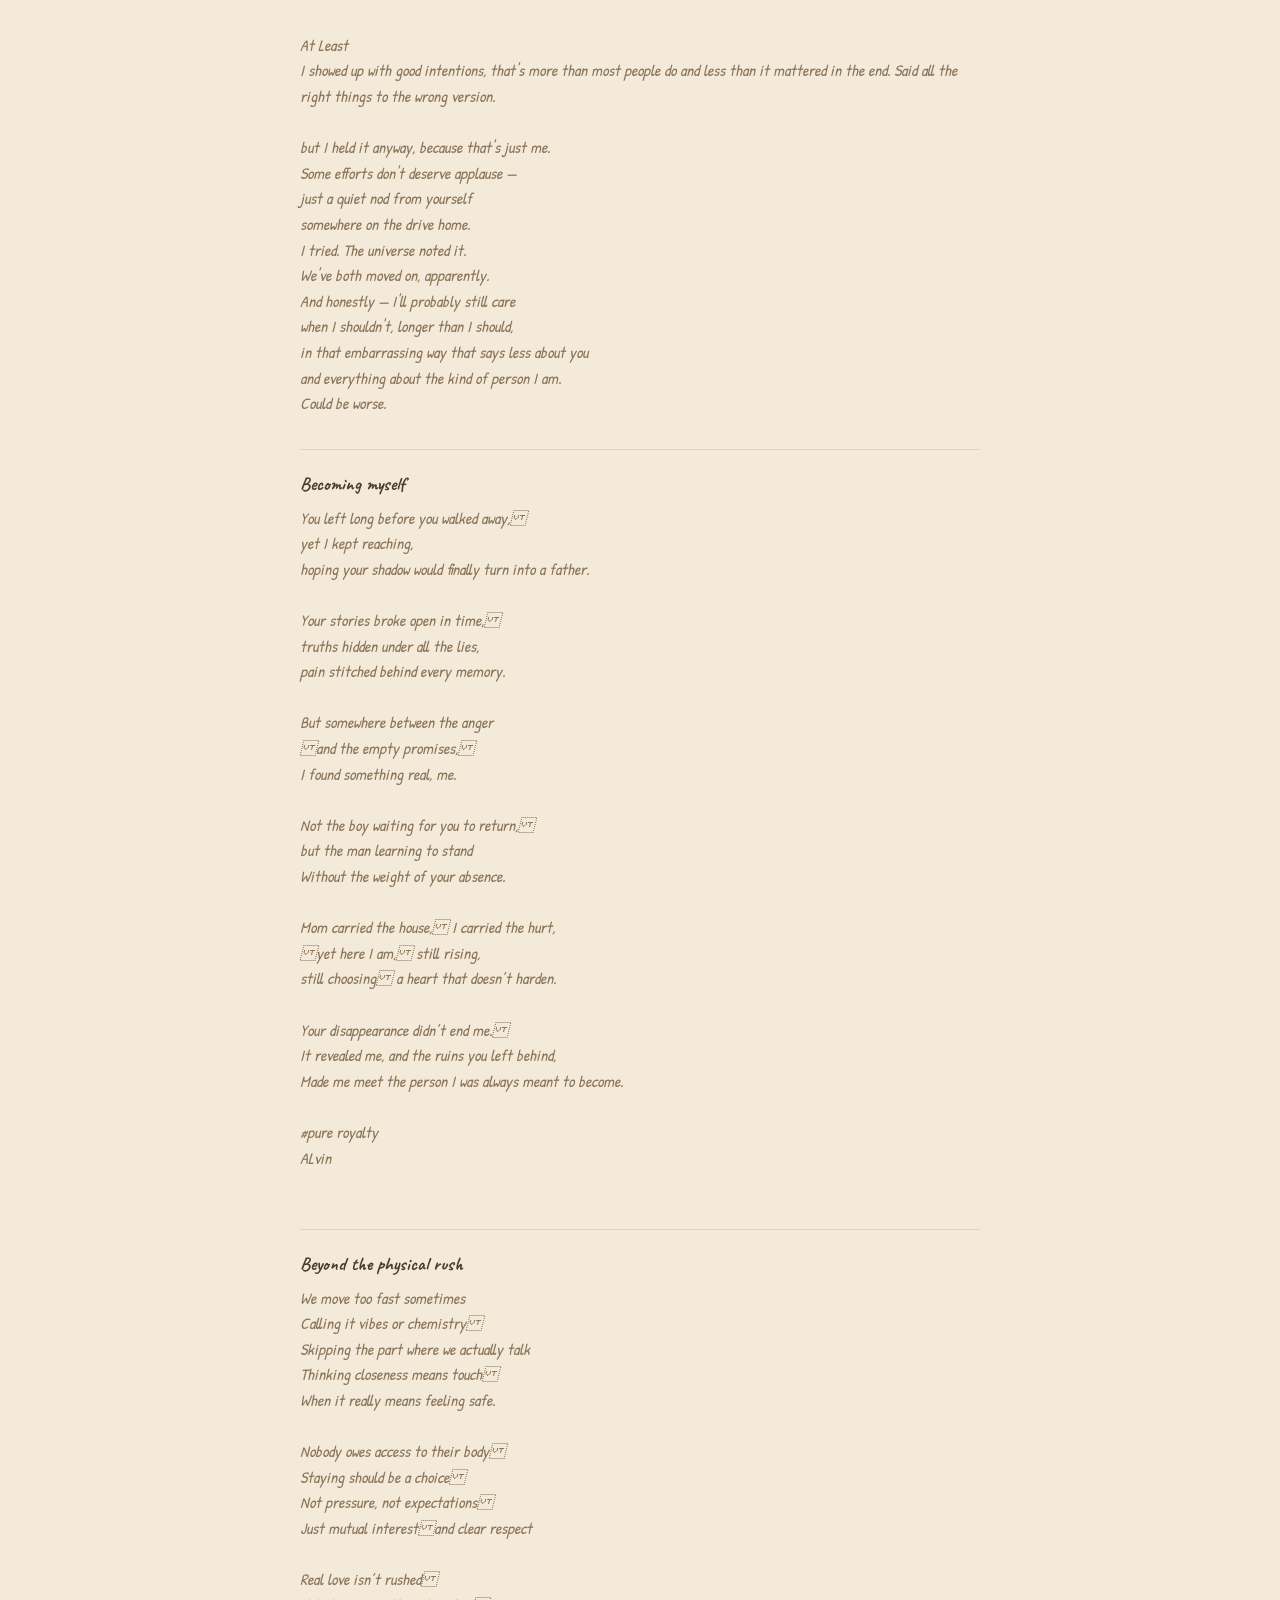
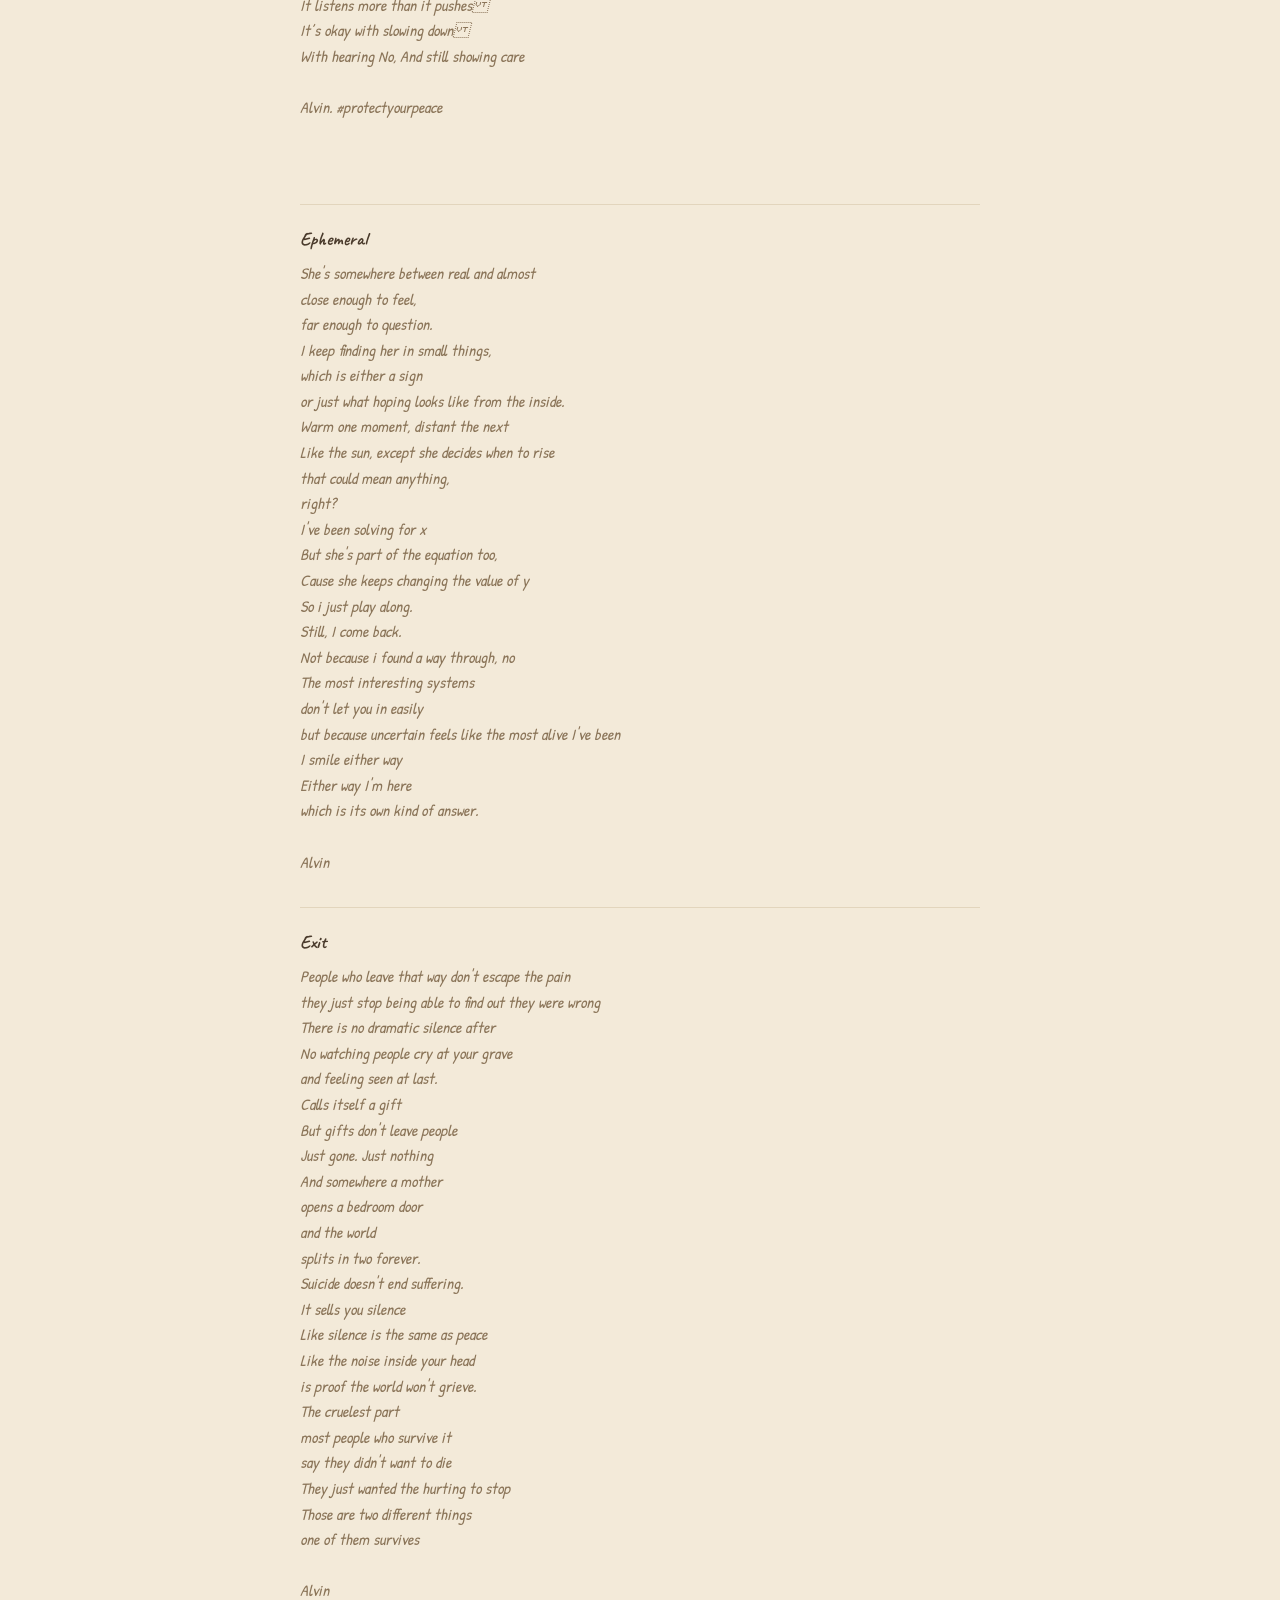
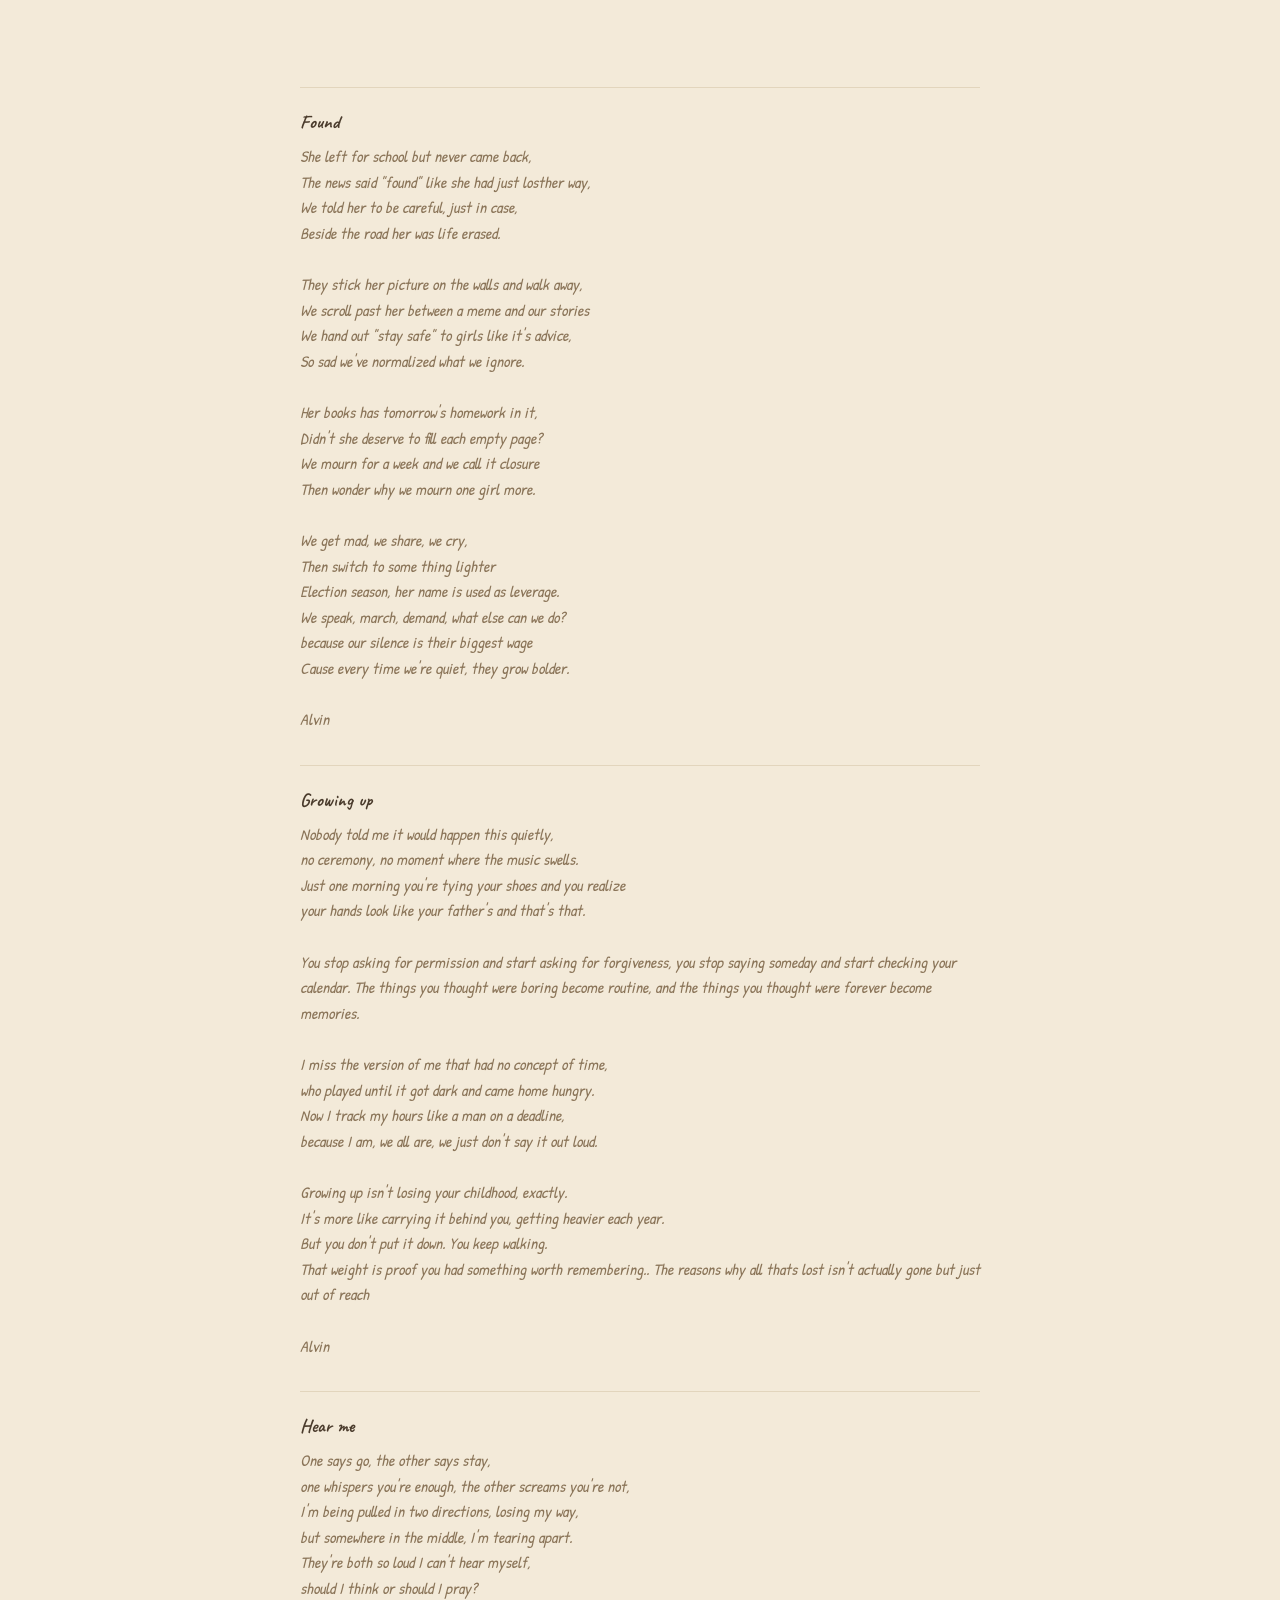
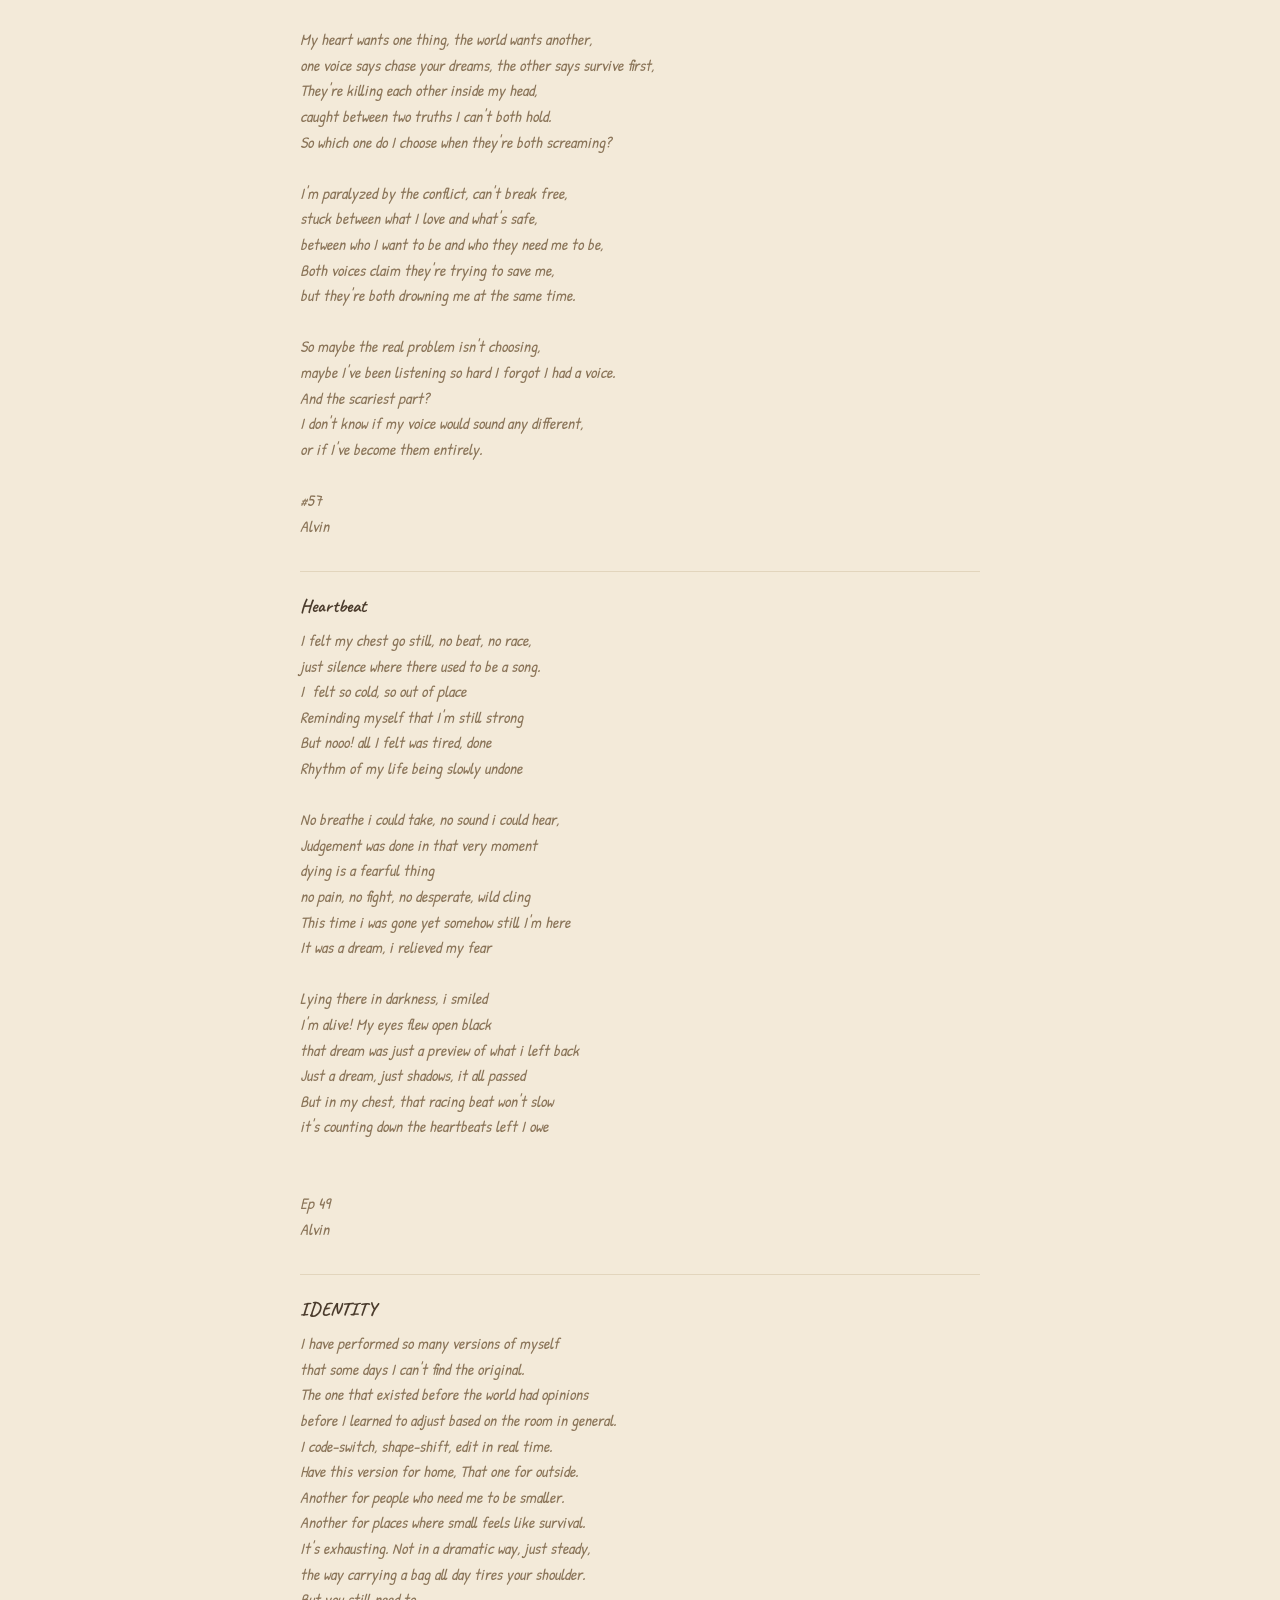
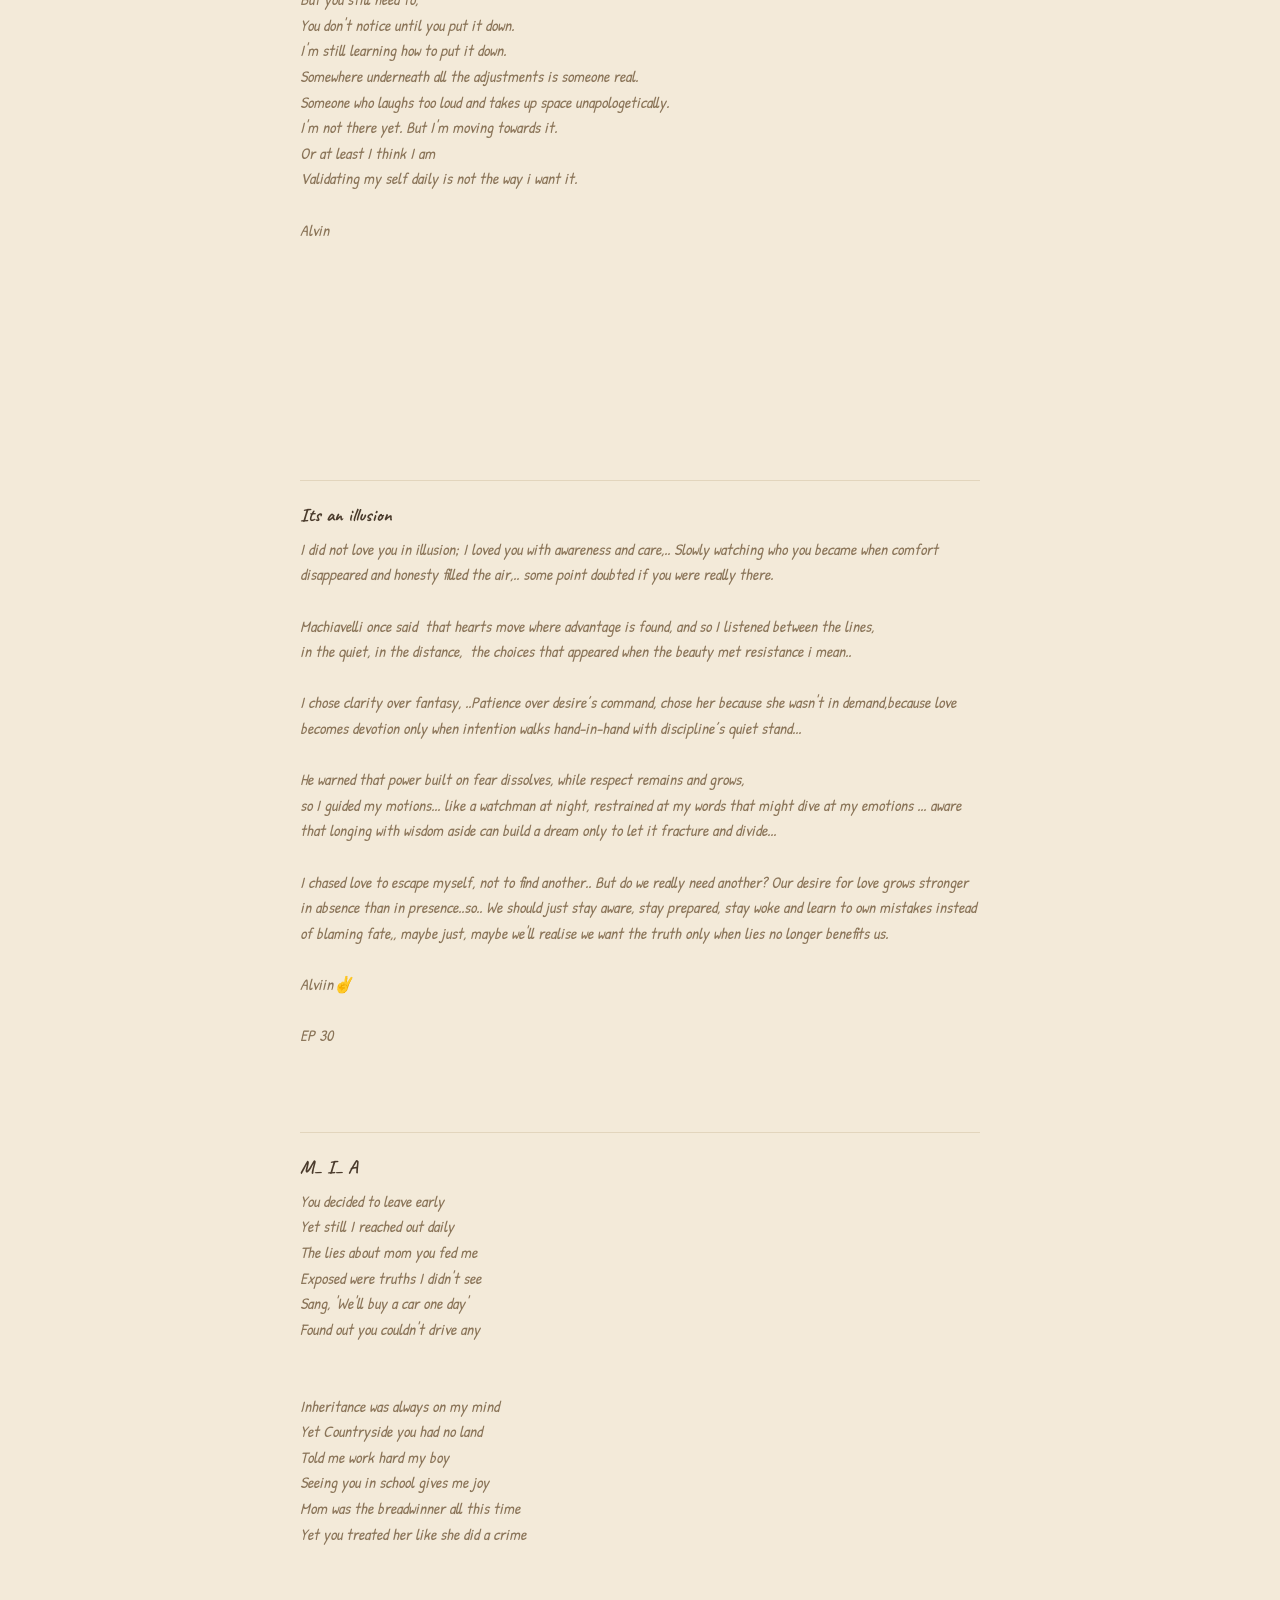
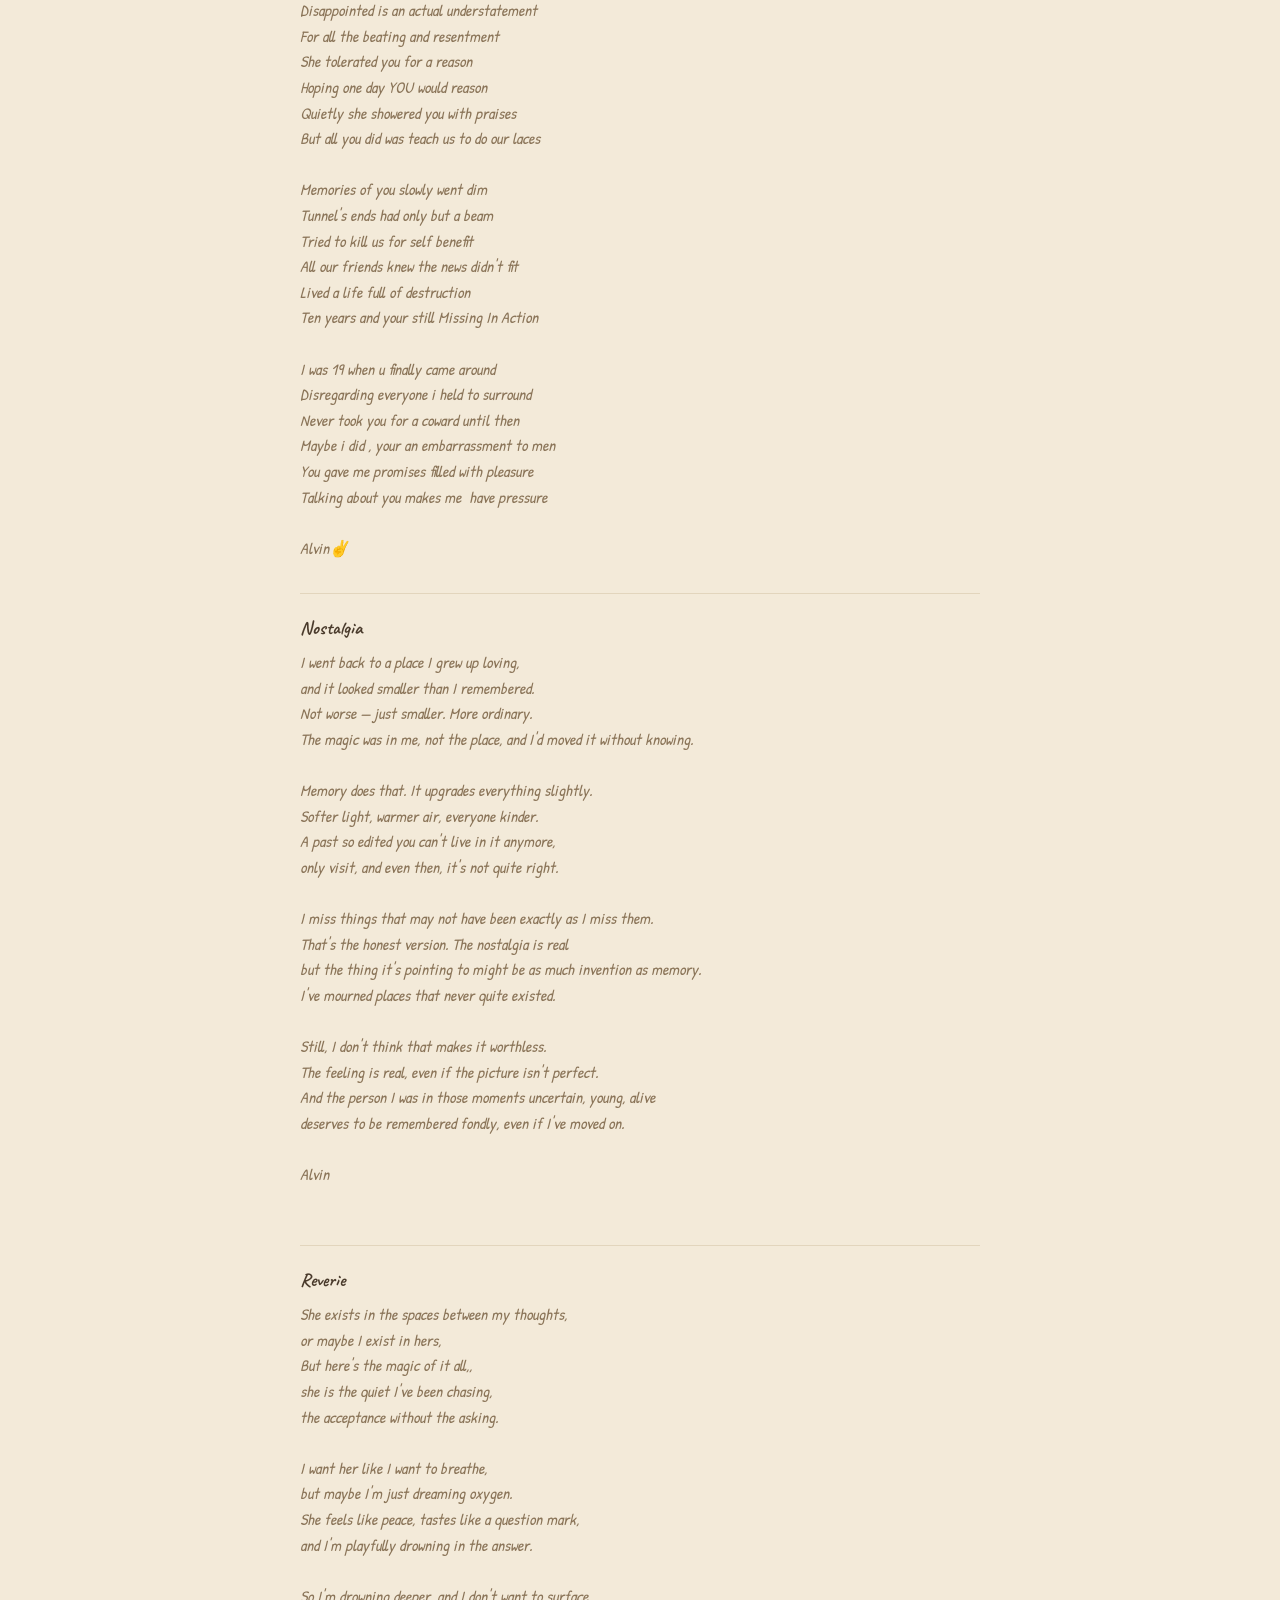
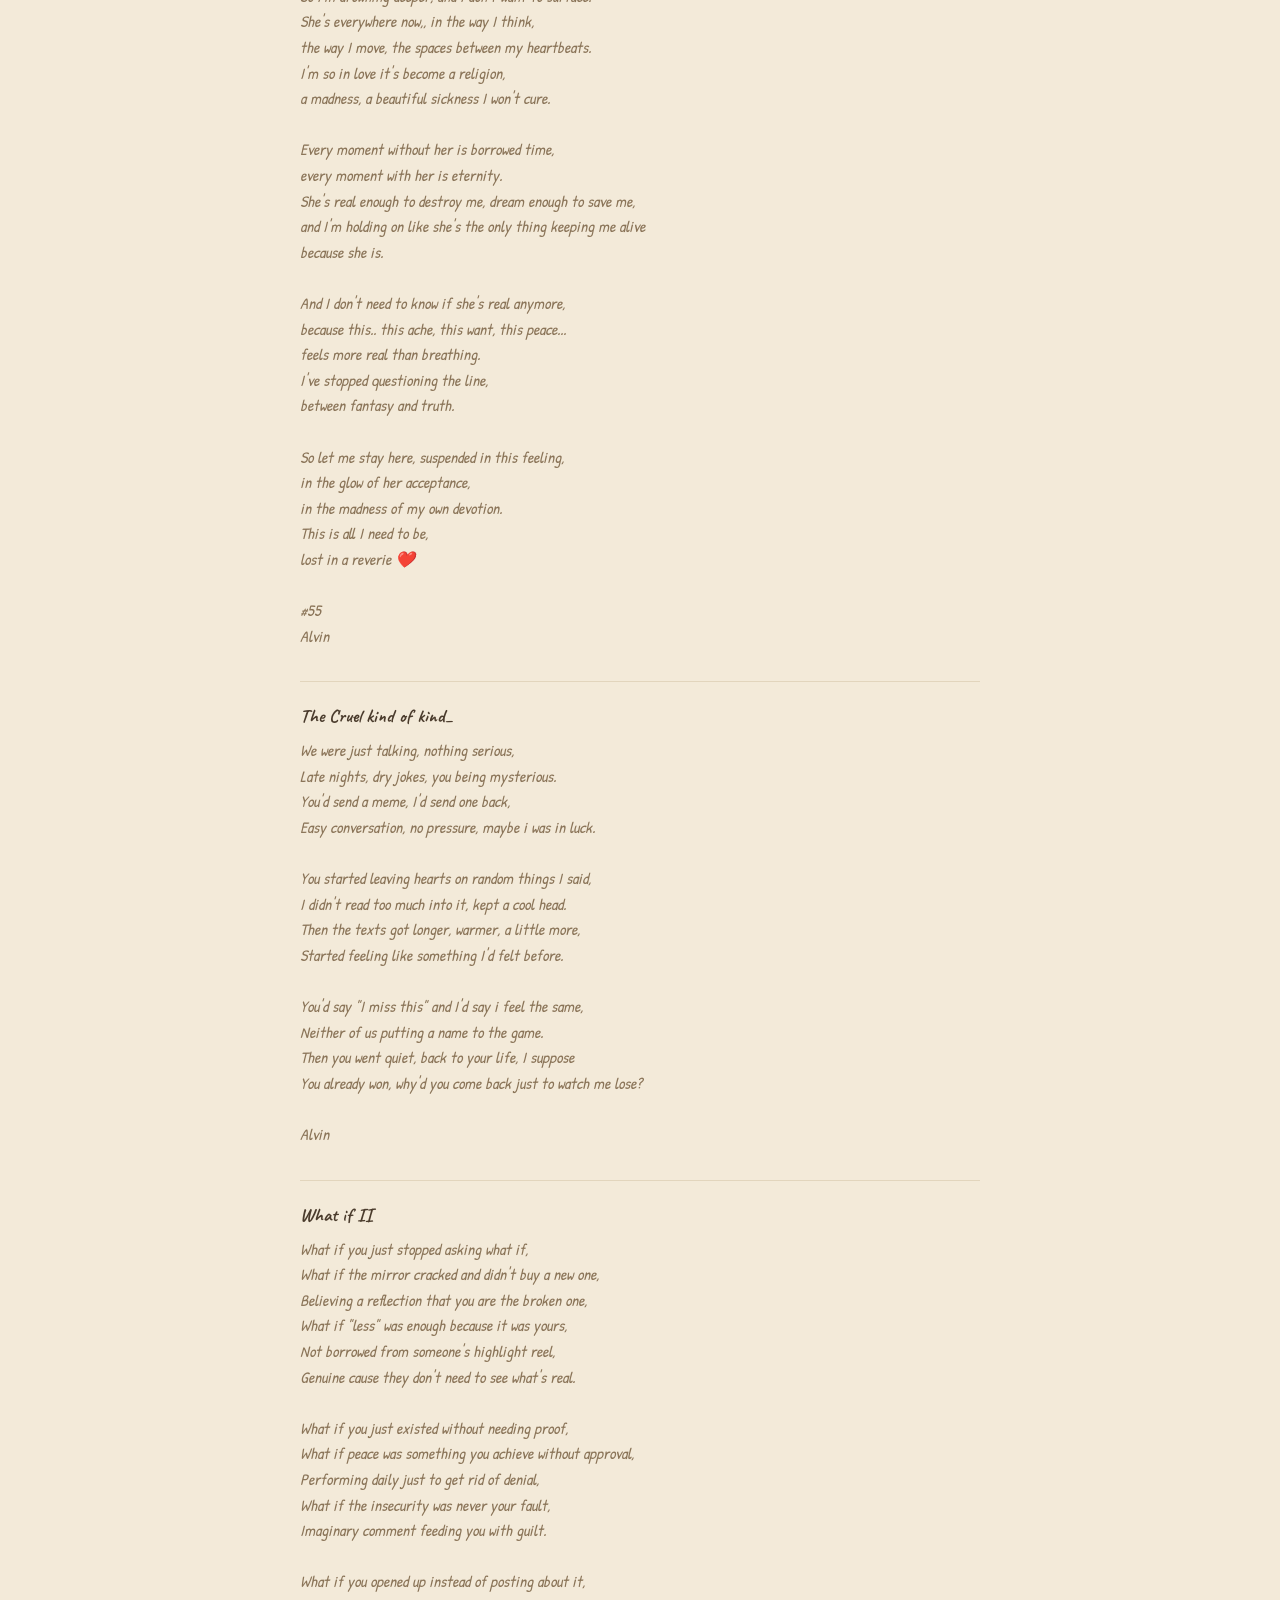
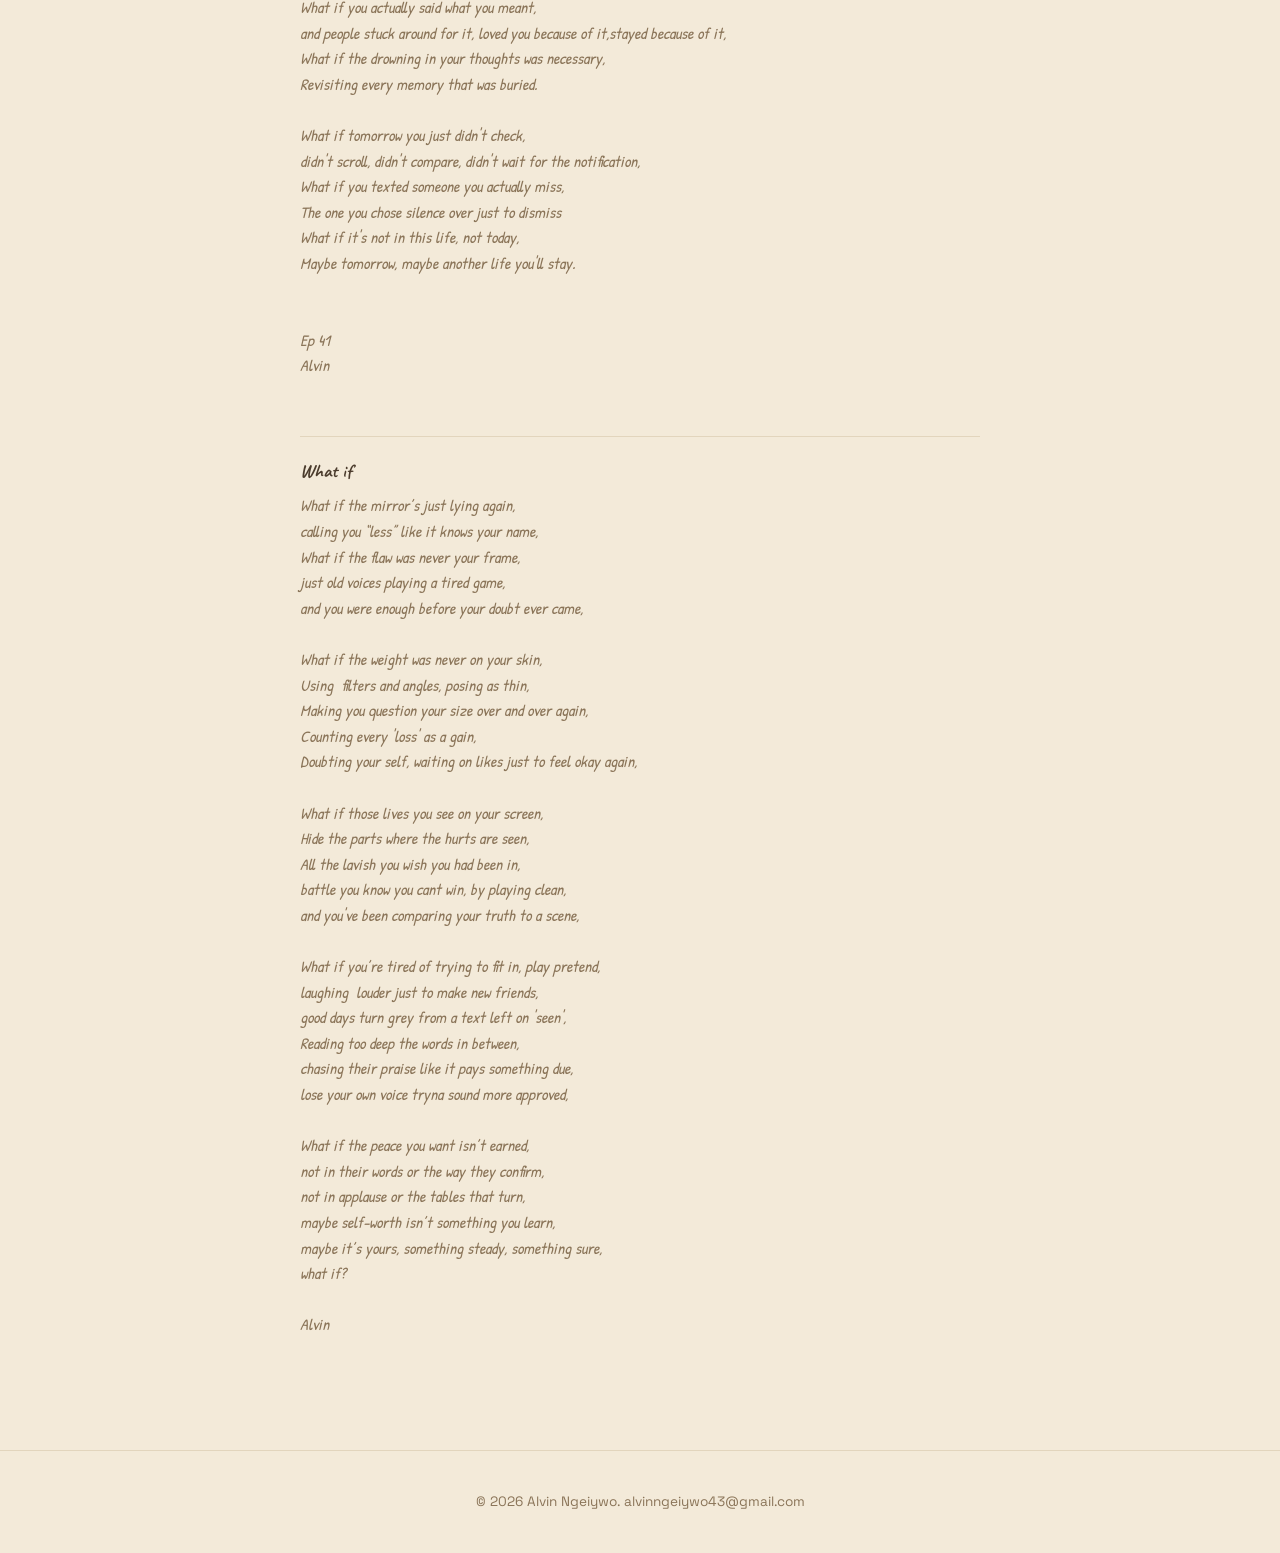
==== commit f2df4f78: "alternate image and tech/poetic themes" ====
--- a/library.html
+++ b/library.html
@@ -6,7 +6,7 @@
   <title>Poetry Library — Alvin Ngeiywo</title>
   <link rel="icon" type="image/png" href="mylogo-trim.png" />
   <link href="https://fonts.googleapis.com/css2?family=Space+Grotesk:wght@400;600;700&family=Patrick+Hand&family=Caveat:wght@600;700&display=swap" rel="stylesheet" />
-  <link rel="stylesheet" href="style.css?v=7" />
+  <link rel="stylesheet" href="style.css?v=8" />
   <script>
     if (localStorage.getItem('theme') === 'dark') {
       document.documentElement.setAttribute('data-theme', 'dark');
--- a/style.css
+++ b/style.css
@@ -22,6 +22,28 @@
 
 * { margin: 0; padding: 0; box-sizing: border-box; }
 
+html[data-mode="tech"] {
+  --bg: #2e2e2e;
+  --fg: #e9e9e9;
+  --muted: #b3b3b3;
+  --border: #454545;
+  --card: #3a3a3a;
+  --shadow: rgba(0, 0, 0, 0.4);
+  --accent: #9aa0a6;
+  --on-accent: #2b2b2b;
+}
+
+html[data-mode="poetic"] {
+  --bg: #f3ead9;
+  --fg: #4a3b2c;
+  --muted: #8a7458;
+  --border: #e2d5bd;
+  --card: #faf4e6;
+  --shadow: rgba(0, 0, 0, 0.12);
+  --accent: #a9803e;
+  --on-accent: #ffffff;
+}
+
 html { scroll-behavior: smooth; }
 
 body {
@@ -51,6 +73,10 @@
   mix-blend-mode: multiply;
 }
 [data-theme="dark"] .logo-img {
+  filter: invert(1);
+  mix-blend-mode: screen;
+}
+[data-mode="tech"] .logo-img {
   filter: invert(1);
   mix-blend-mode: screen;
 }
